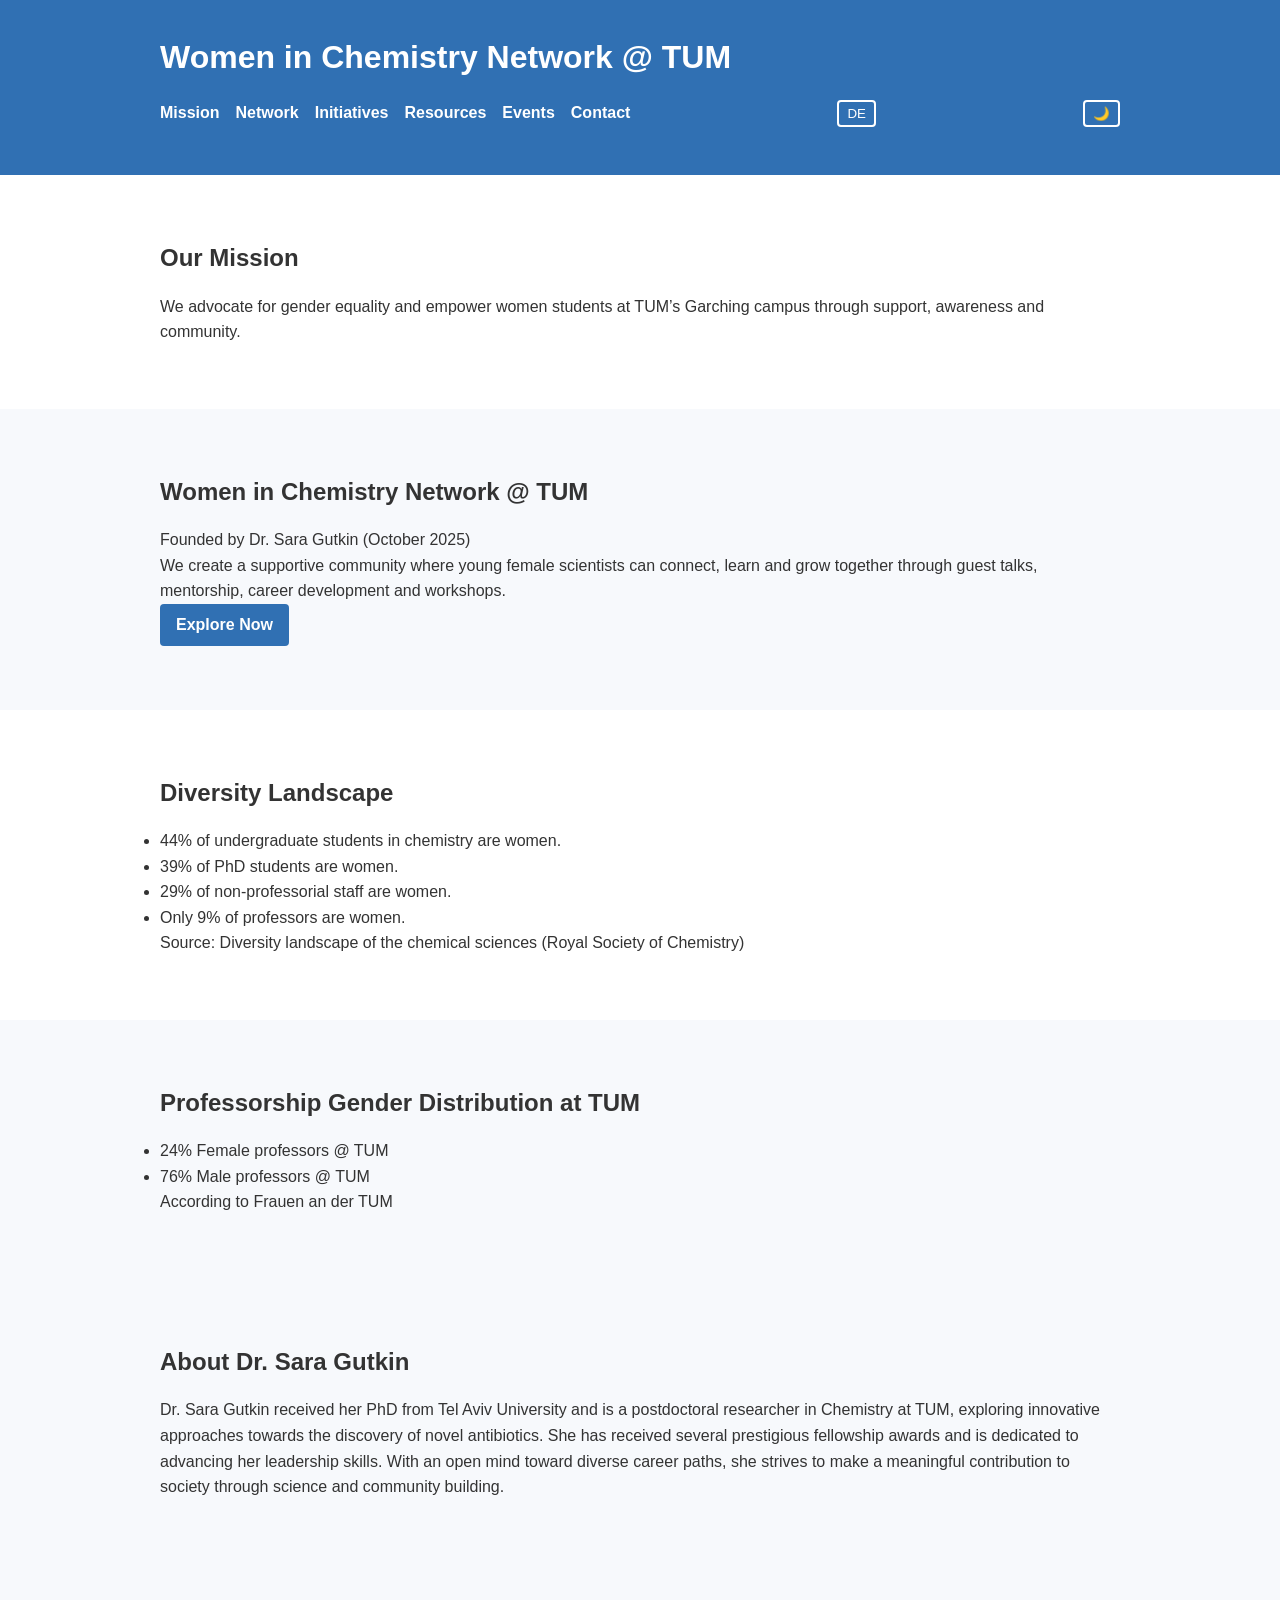
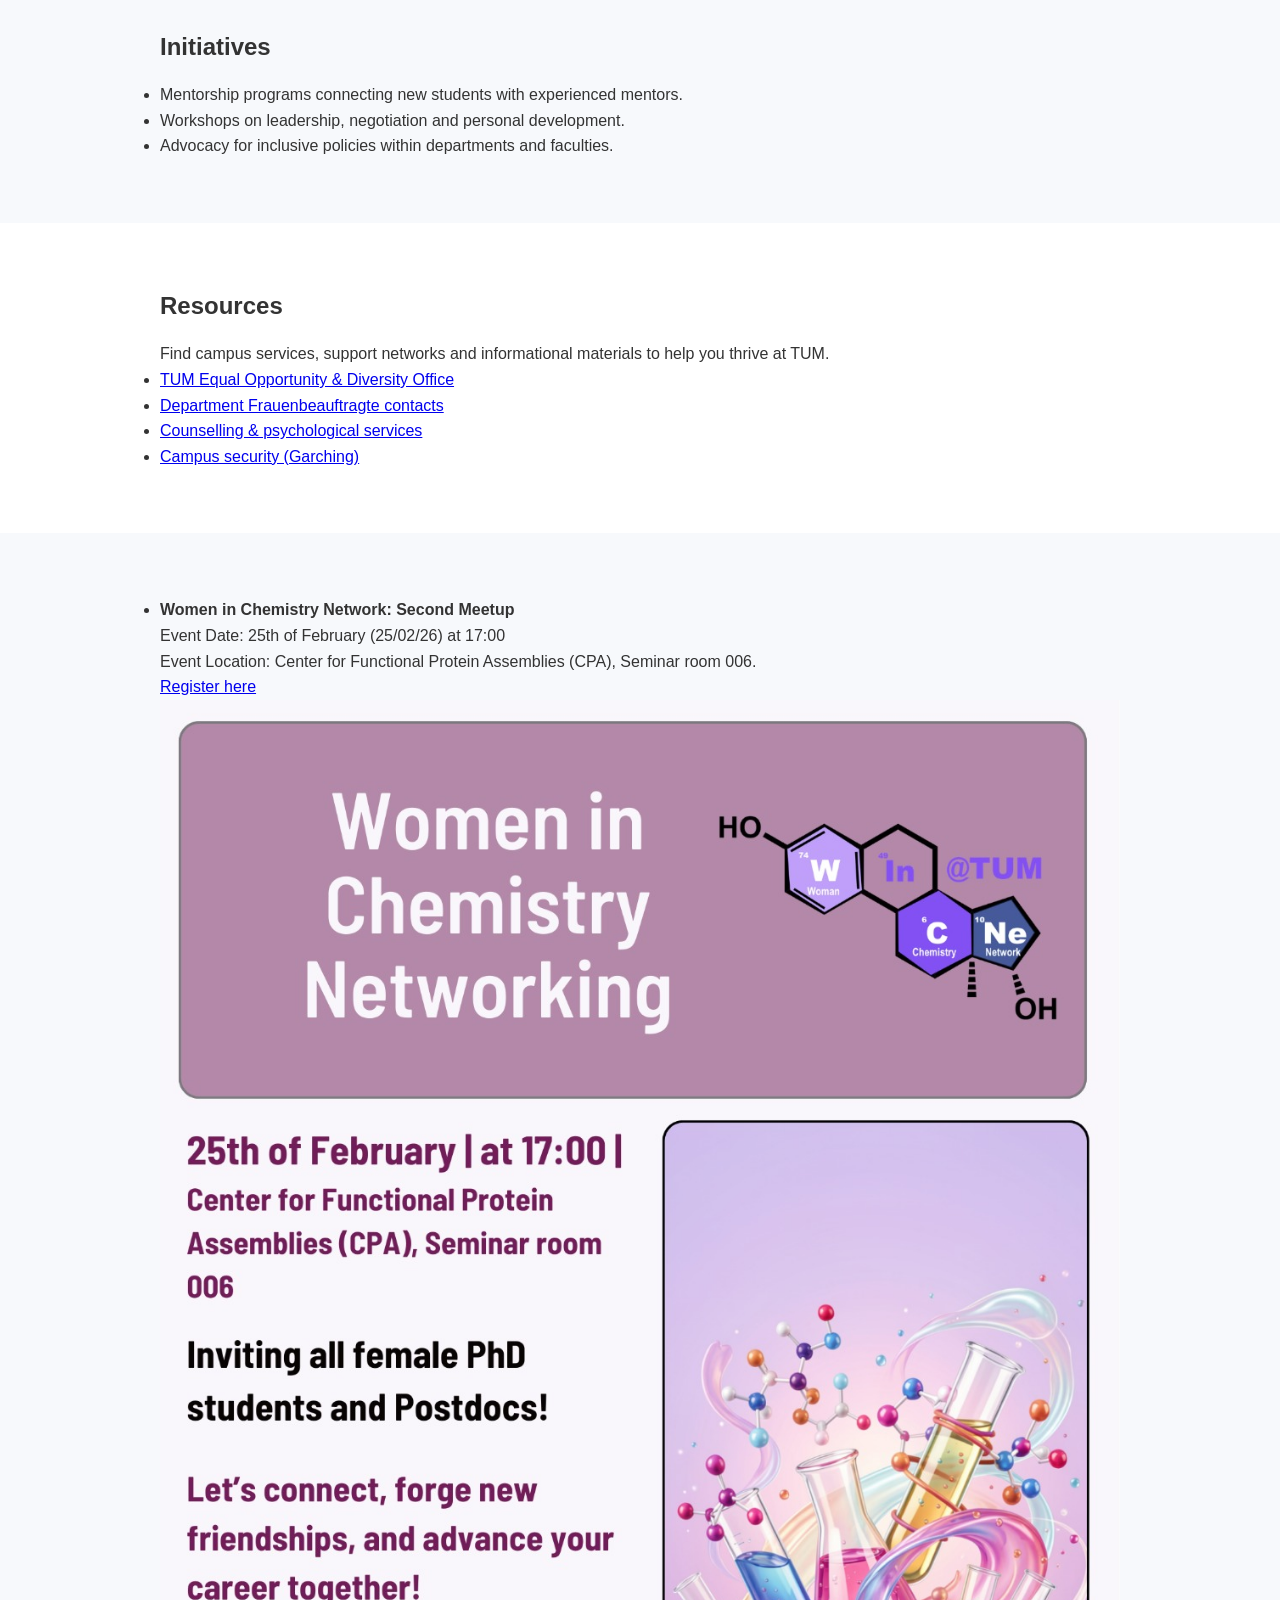
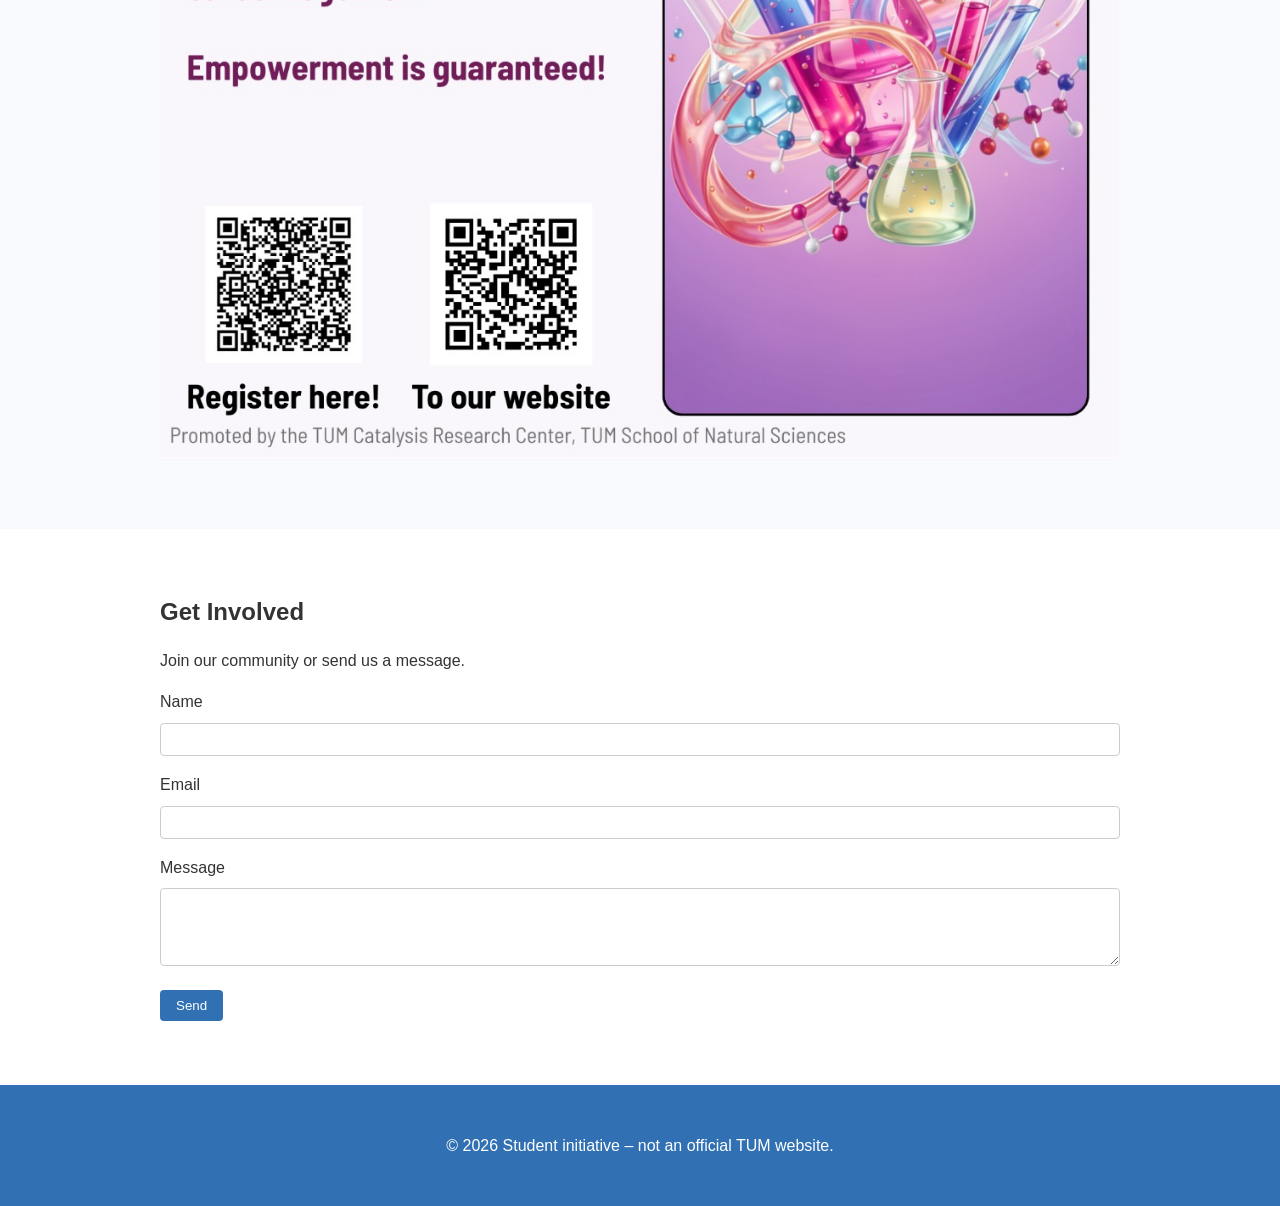
==== index.html @ 138acb7e "Update register link in upcoming events section to new Google Form for February 25 meetup" ====
<!DOCTYPE html>
<html lang="en">
<head>
  <meta charset="UTF-8" />
  <meta name="viewport" content="width=device-width, initial-scale=1.0" />
  <title>Women in Chemistry Network @ TUM</title>
  <link rel="stylesheet" href="styles.css" />
</head>
<body>
  <header>
    <div class="container">
      <h1 id="site-title">Women in Chemistry Network @ TUM</h1>
      <nav>
        <ul>
          <li><a href="#mission" data-i18n="nav-mission">Mission</a></li>
          <li><a href="#network" data-i18n="nav-network">Network</a></li>
          <li><a href="#initiatives" data-i18n="nav-initiatives">Initiatives</a></li>
          <li><a href="#resources" data-i18n="nav-resources">Resources</a></li>
          <li><a href="#events" data-i18n="nav-events">Events</a></li>
          <li><a href="#contact" data-i18n="nav-contact">Contact</a></li>
        </ul>
        <button id="lang-toggle" aria-label="language toggle">DE</button>
        <button id="theme-toggle" aria-label="theme toggle">🌙</button>
      </nav>
    </div>
  </header>

  <main>
    <section id="mission">
      <div class="container">
        <h2 data-i18n="mission-title">Our Mission</h2>
        <p data-i18n="mission-text">
          We advocate for gender equality and empower women students at TUM’s Garching campus through support, awareness and community.
        </p>
      </div>
    </section>

    <!-- Women in Chemistry Network Section -->
    <section id="network" class="alt">
      <div class="container">
        <h2 data-i18n="network-title">Women in Chemistry Network @ TUM</h2>
        <p data-i18n="network-lead">Founded by Dr. Sara Gutkin (October 2025)</p>
        <p data-i18n="network-description">
          We create a supportive community where young female scientists can connect, learn and grow together through guest talks, mentorship, career development and workshops.
        </p>
        <p><a href="#contact" class="btn" data-i18n="network-cta">Explore Now</a></p>
      </div>
    </section>

    <!-- Diversity statistics section -->
    <section id="stats">
      <div class="container">
        <h2 data-i18n="stats-title">Diversity Landscape</h2>
        <ul>
          <li data-i18n="stat-undergraduates">44% of undergraduate students in chemistry are women.</li>
          <li data-i18n="stat-phd">39% of PhD students are women.</li>
          <li data-i18n="stat-staff">29% of non‑professorial staff are women.</li>
          <li data-i18n="stat-professors">Only 9% of professors are women.</li>
        </ul>
        <p data-i18n="stats-note"><a href="https://edu.rsc.org/analysis/gender-inequality-problems-remain-in-higher-education/3008712.article" target="_blank">Source: Diversity landscape of the chemical sciences (Royal Society of Chemistry)</a></p>
      </div>
    </section>

    <!-- Professorship gender distribution section -->
    <section id="professors" class="alt">
      <div class="container">
        <h2 data-i18n="prof-title">Professorship Gender Distribution at TUM</h2>
        <ul>
          <li data-i18n="prof-female"><strong>24%</strong> Female professors @ TUM</li>
          <li data-i18n="prof-male"><strong>76%</strong> Male professors @ TUM</li>
        </ul>
        <p data-i18n="prof-note">According to Frauen an der TUM</p>
      </div>
    </section>


    <!-- About the founder section -->
    <section id="about" class="alt">
      <div class="container">
        <h2 data-i18n="about-title">About Dr. Sara Gutkin</h2>
        <p data-i18n="about-text">
          Dr. Sara Gutkin received her PhD from Tel Aviv University and is a postdoctoral researcher in Chemistry at TUM, exploring innovative approaches towards the discovery of novel antibiotics. She has received several prestigious fellowship awards and is dedicated to advancing her leadership skills. With an open mind toward diverse career paths, she strives to make a meaningful contribution to society through science and community building.
        </p>
      </div>
    </section>

    <section id="initiatives" class="alt">
      <div class="container">
        <h2 data-i18n="initiatives-title">Initiatives</h2>
        <ul>
          <li data-i18n="initiative-1">Mentorship programs connecting new students with experienced mentors.</li>
          <li data-i18n="initiative-2">Workshops on leadership, negotiation and personal development.</li>
          <li data-i18n="initiative-3">Advocacy for inclusive policies within departments and faculties.</li>
        </ul>
      </div>
    </section>

    <section id="resources">
      <div class="container">
        <h2 data-i18n="resources-title">Resources</h2>
        <p data-i18n="resources-text">
          Find campus services, support networks and informational materials to help you thrive at TUM.
        </p>
        <ul>
          <li><a href="https://www.tum.de" target="_blank" data-i18n="resource-equal-opportunity">TUM Equal Opportunity & Diversity Office</a></li>
          <li><a href="https://www.ph.tum.de" target="_blank" data-i18n="resource-frauenbeauftragte">Department Frauenbeauftragte contacts</a></li>
          <li><a href="https://www.studentenwerk-muenchen.de" target="_blank" data-i18n="resource-counselling">Counselling & psychological services</a></li>
          <li><a href="https://www.tum.de/security" target="_blank" data-i18n="resource-security">Campus security (Garching)</a></li>
        </ul>
      </div>
    </section>

    <section id="events" class="alt">
      <div class="container">
      <ul>
        <li>
          <strong data-i18n="event-meetup-title">Women in Chemistry Network: Second Meetup</strong><br>
          <span data-i18n="event-meetup-date">Event Date: 25th of February (25/02/26) at 17:00</span><br>
          <span data-i18n="event-meetup-location">Event Location: Center for Functional Protein Assemblies (CPA), Seminar room 006.</span><br>
          <!-- Updated form link for new registration form -->
          <a href="https://docs.google.com/forms/d/e/1FAIpQLSdT4RS7O_3T1hXZ2koEHGen9QnlbZm_PPv3bDQqYDJwnZF31w/viewform?usp=publish-editor" target="_blank" data-i18n="event-meetup-register">Register here</a><br>
          <img src="WhatsApp%20Image%202026-02-16%20at%2014.59.32.jpeg" alt="Women in Chemistry Networking Poster" style="max-width:100%; height:auto;">
        </li>
      </ul>
        
      </div>
    </section>

    <section id="contact">
      <div class="container">
        <h2 data-i18n="contact-title">Get Involved</h2>
        <p data-i18n="contact-text">Join our community or send us a message.</p>
        <form id="contact-form" action="https://formsubmit.co/sara.gutkin@tum.de" method="POST">
          <!-- Hidden inputs for Formsubmit configuration -->
          <input type="hidden" name="_subject" value="New message from Women in Chemistry Network website">
          <!-- Disable Formsubmit's captcha to avoid user friction -->
          <input type="hidden" name="_captcha" value="false">

          <div class="form-group">
            <label for="name" data-i18n="form-name">Name</label>
            <input type="text" id="name" name="name" required />
          </div>
          <div class="form-group">
            <label for="email" data-i18n="form-email">Email</label>
            <input type="email" id="email" name="email" required />
          </div>
          <div class="form-group">
            <label for="message" data-i18n="form-message">Message</label>
            <textarea id="message" name="message" rows="4" required></textarea>
          </div>
          <button type="submit" data-i18n="form-submit">Send</button>
        </form>
        <p id="form-result" role="alert"></p>
      </div>
    </section>
  </main>

  <footer>
    <div class="container">
      <p data-i18n="footer">© <span id="current-year"></span> Student initiative – not an official TUM website.</p>
    </div>
  </footer>

  <script src="script.js"></script>
</body>
</html>
---- styles.css ----
/* Basic reset */
* {
  box-sizing: border-box;
  margin: 0;
  padding: 0;
}
body {
  font-family: Arial, sans-serif;
  line-height: 1.6;
  color: var(--text-color);
  background-color: var(--bg-color);
}
:root {
  --primary: #3070b3;
  --bg-color: #ffffff;
  --text-color: #333333;
  --alt-bg: #f7f9fc;
  --nav-height: 60px;
}
.dark {
  --bg-color: #0d1b2a;
  --text-color: #e0e1dd;
  --alt-bg: #1b263b;
}

header {
  background-color: var(--primary);
  color: #ffffff;
}
header nav {
  display: flex;
  justify-content: space-between;
  align-items: center;
  height: var(--nav-height);
}
header nav ul {
  list-style: none;
  display: flex;
  gap: 1rem;
}
header nav a {
  color: #ffffff;
  text-decoration: none;
  font-weight: bold;
}
header nav a:hover {
  text-decoration: underline;
}
header button {
  margin-left: 0.5rem;
  background: transparent;
  border: 2px solid #ffffff;
  color: #ffffff;
  padding: 0.25rem 0.5rem;
  border-radius: 4px;
  cursor: pointer;
}

.container {
  width: 90%;
  max-width: 960px;
  margin: 0 auto;
  padding: 2rem 0;
}

section {
  padding: 2rem 0;
  background-color: var(--bg-color);
}
section.alt {
  background-color: var(--alt-bg);
}

h1 {
  font-size: 2rem;
}
h2 {
  font-size: 1.5rem;
  margin-bottom: 1rem;
}

form {
  margin-top: 1rem;
}
.form-group {
  margin-bottom: 1rem;
}
label {
  display: block;
  margin-bottom: 0.5rem;
}
input,
textarea {
  width: 100%;
  padding: 0.5rem;
  border: 1px solid #ccc;
  border-radius: 4px;
}
button[type="submit"] {
  background-color: var(--primary);
  color: #ffffff;
  border: none;
  padding: 0.5rem 1rem;
  border-radius: 4px;
  cursor: pointer;
}
button[type="submit"]:hover {
  opacity: 0.9;
}

/* Link-styled button for call to action */
.btn {
  display: inline-block;
  background-color: var(--primary);
  color: #ffffff;
  padding: 0.5rem 1rem;
  border-radius: 4px;
  text-decoration: none;
  font-weight: bold;
}
.btn:hover {
  opacity: 0.9;
}

/* Responsive navigation on small screens */
@media (max-width: 600px) {
  header nav {
    flex-wrap: wrap;
    gap: 1rem;
    justify-content: center;
  }
  header nav ul {
    flex-direction: column;
    align-items: center;
    width: 100%;
  }
  header nav ul li {
    margin: 0.5rem 0;
  }
}

footer {
  background-color: var(--primary);
  color: #ffffff;
  text-align: center;
  padding: 1rem 0;
}
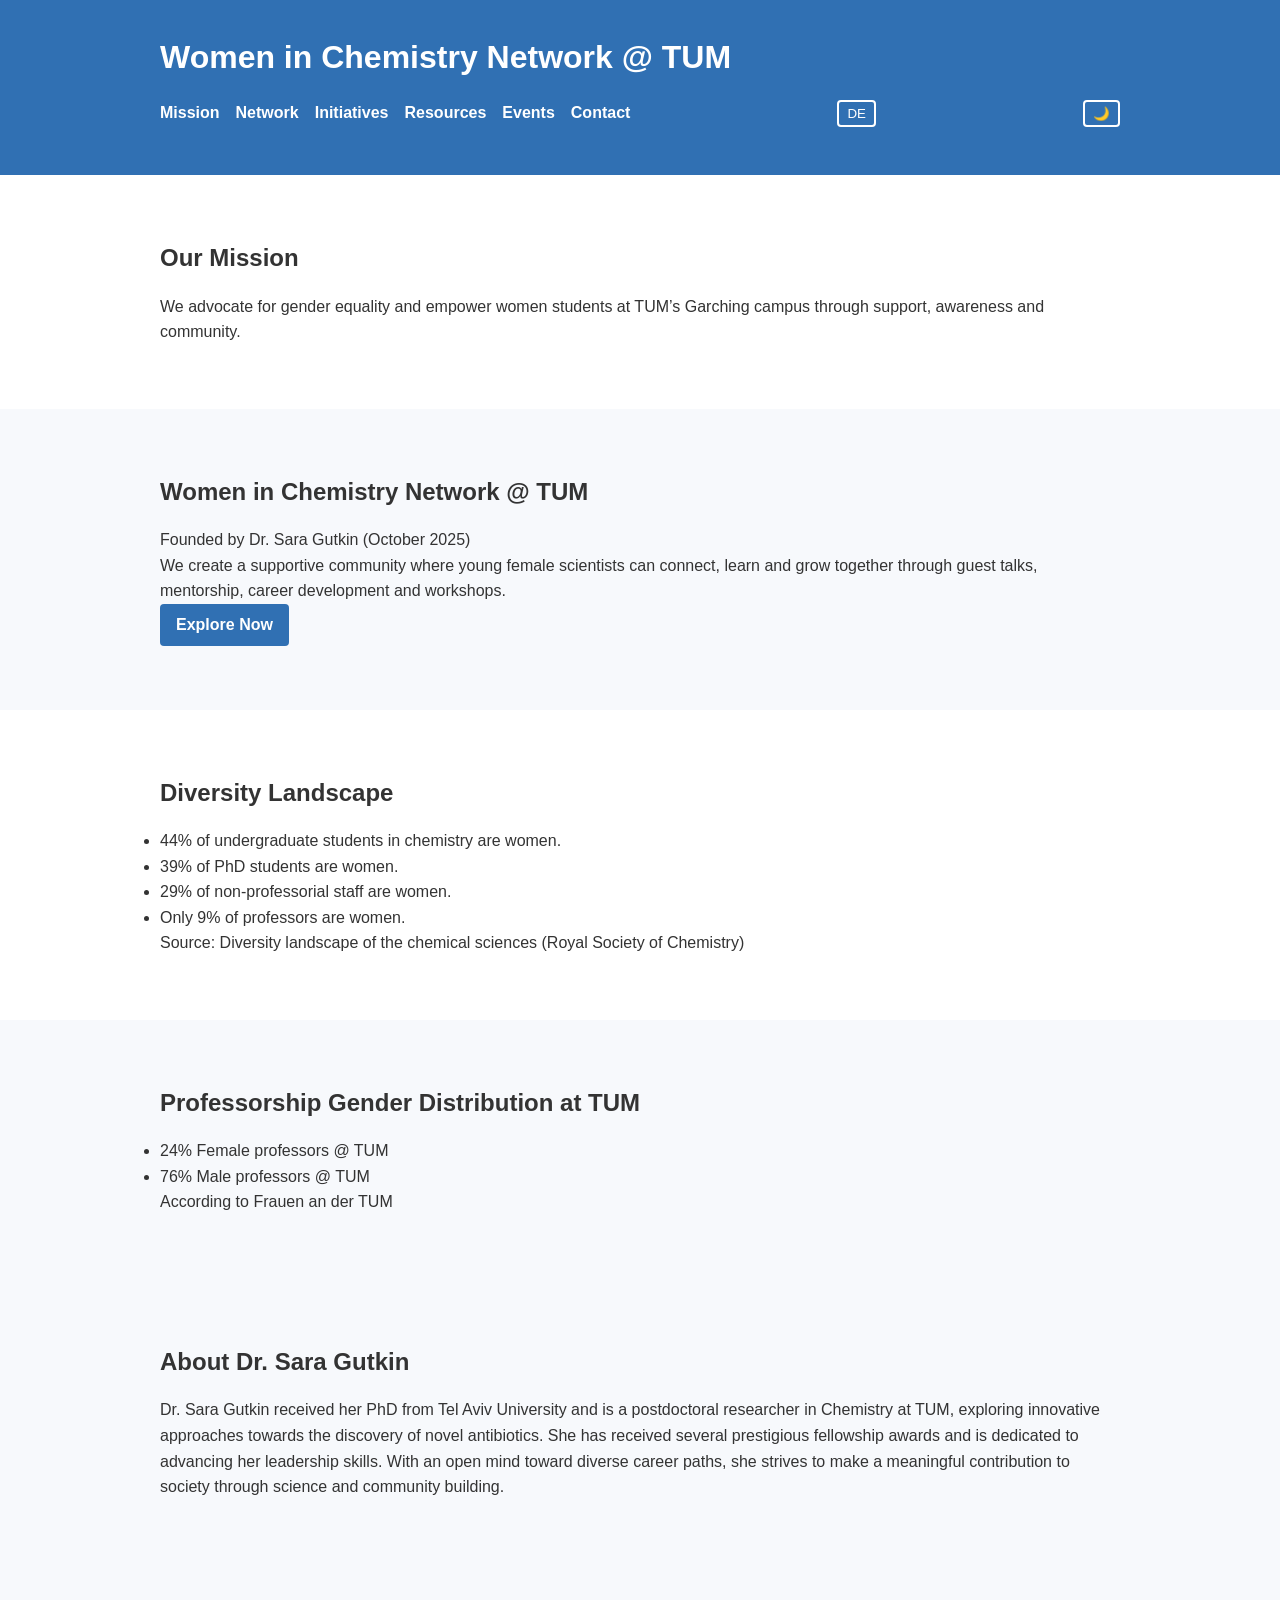
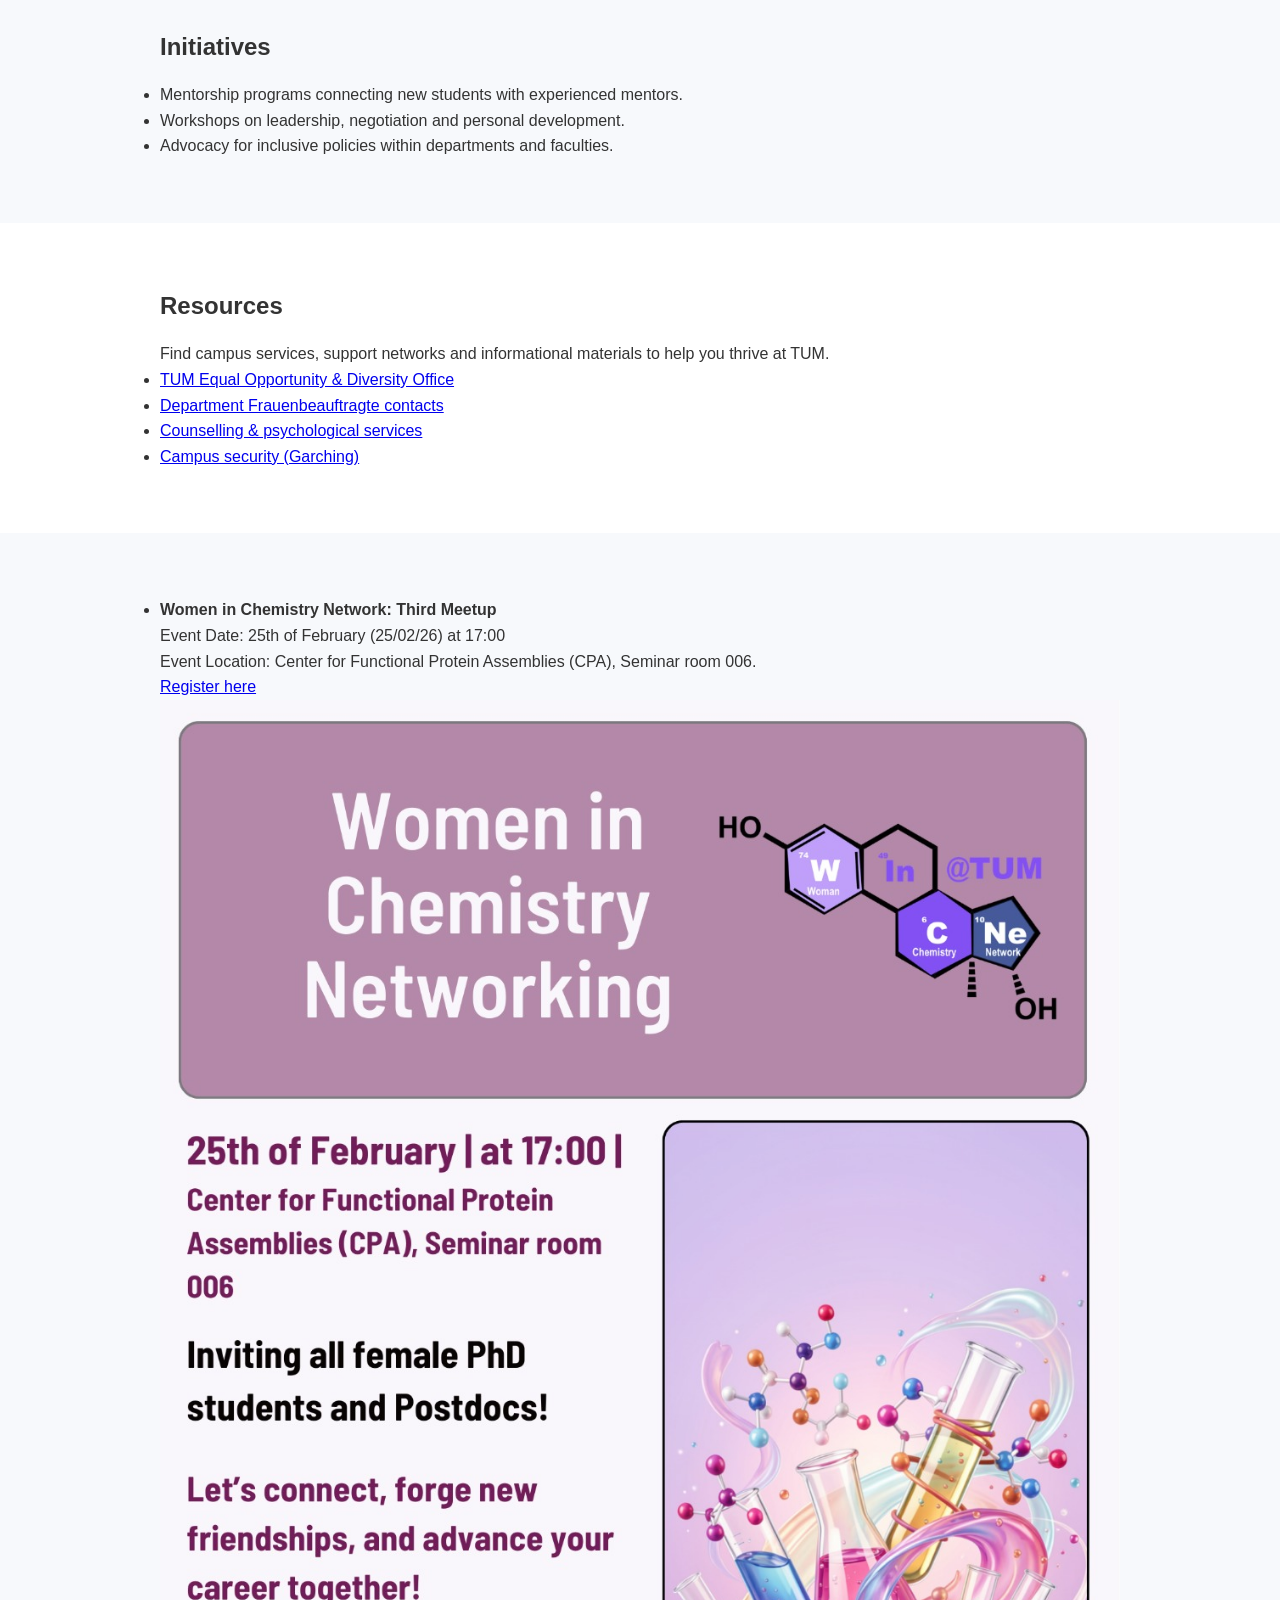
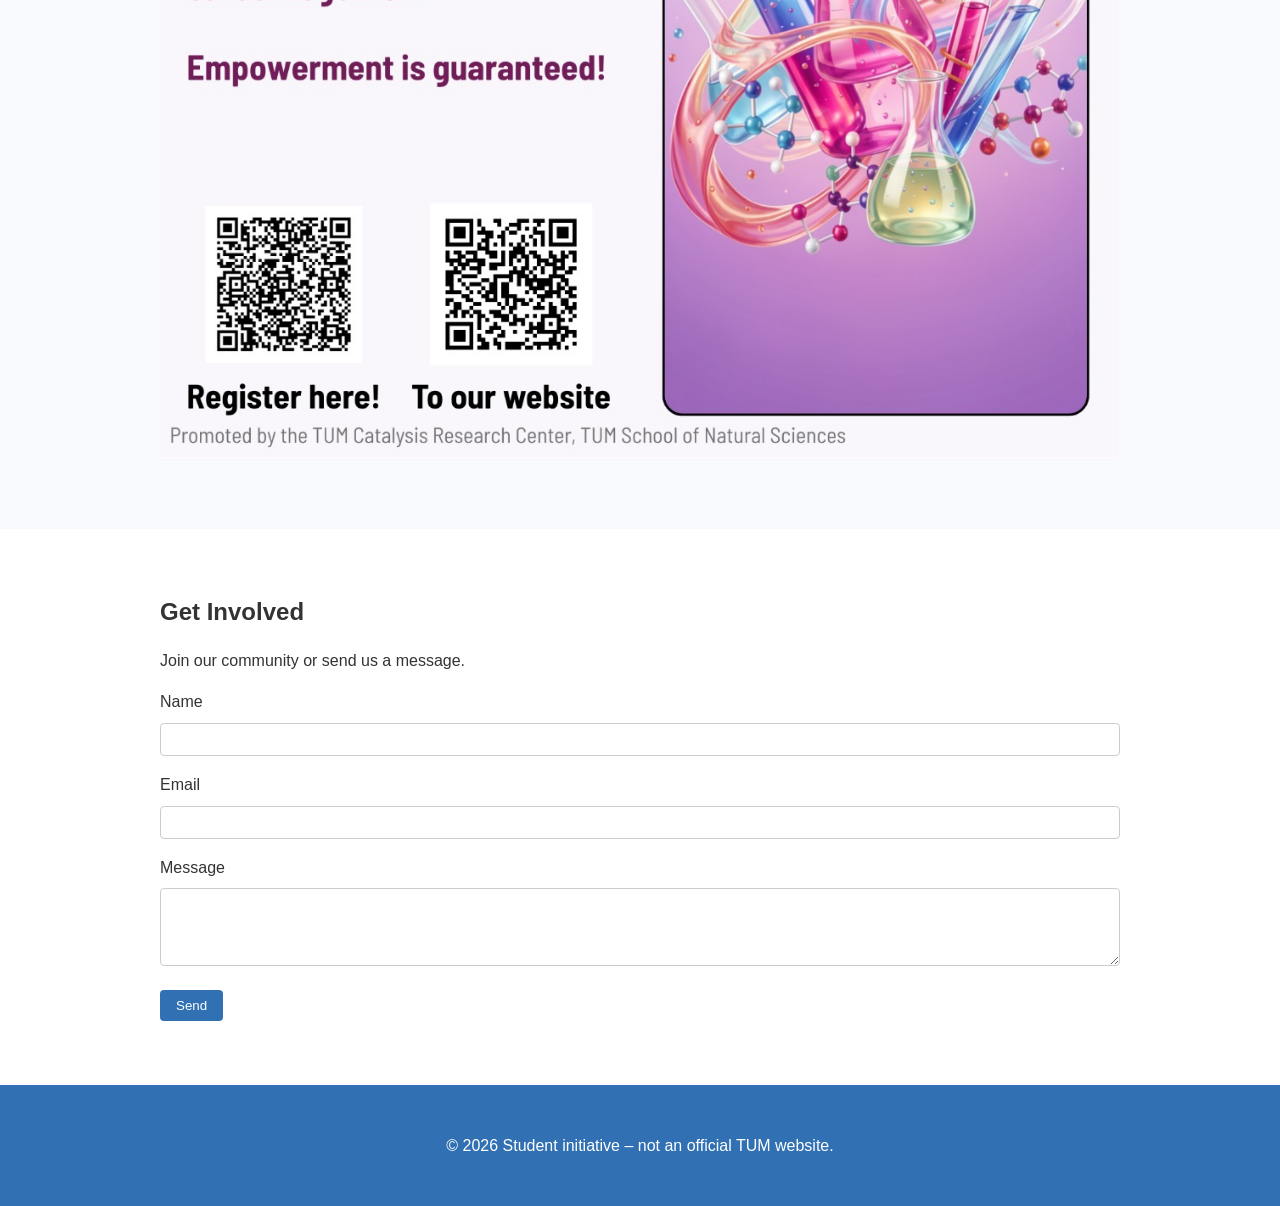
==== commit 78ba26b2: "Update event title to Third Meetup" ====
--- a/index.html
+++ b/index.html
@@ -114,7 +114,7 @@
       <div class="container">
       <ul>
         <li>
-          <strong data-i18n="event-meetup-title">Women in Chemistry Network: Second Meetup</strong><br>
+          <strong data-i18n="event-meetup-title">Women in Chemistry Network: Third Meetup</strong><br>
           <span data-i18n="event-meetup-date">Event Date: 25th of February (25/02/26) at 17:00</span><br>
           <span data-i18n="event-meetup-location">Event Location: Center for Functional Protein Assemblies (CPA), Seminar room 006.</span><br>
           <!-- Updated form link for new registration form -->
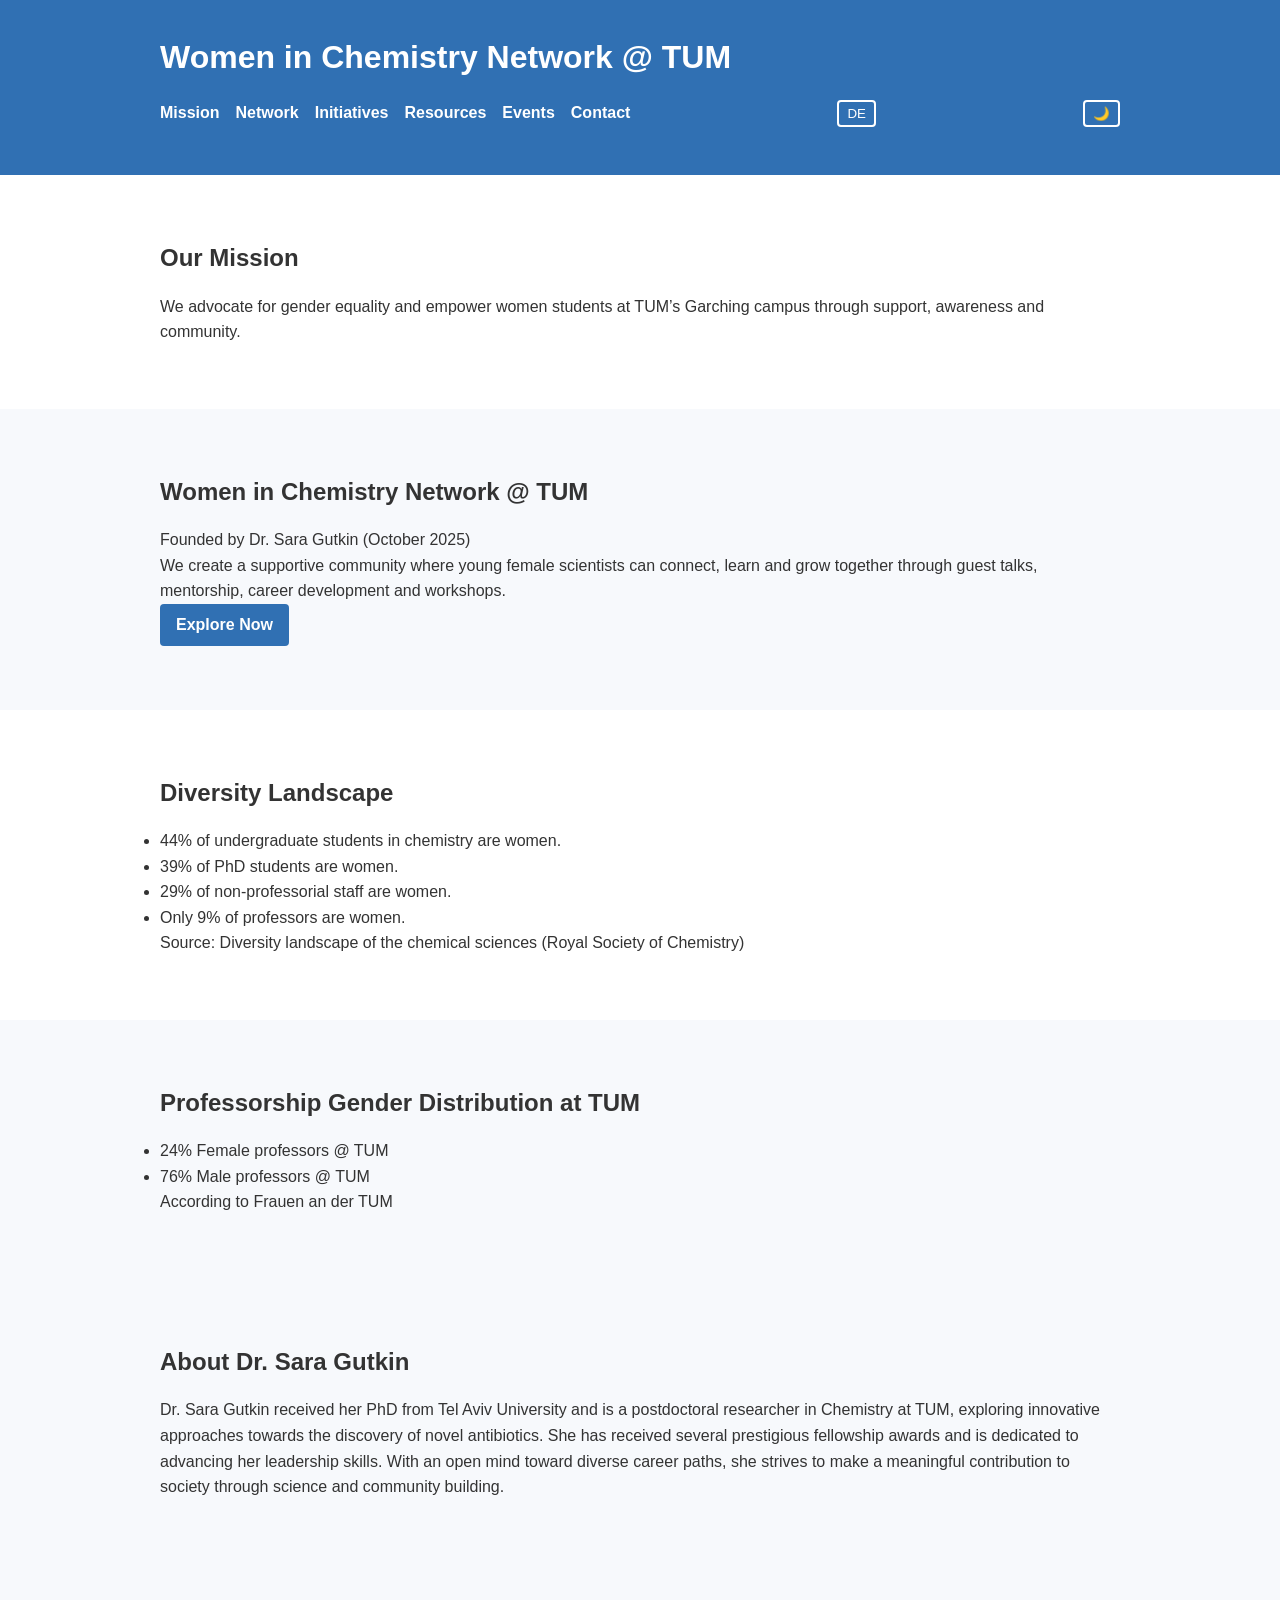
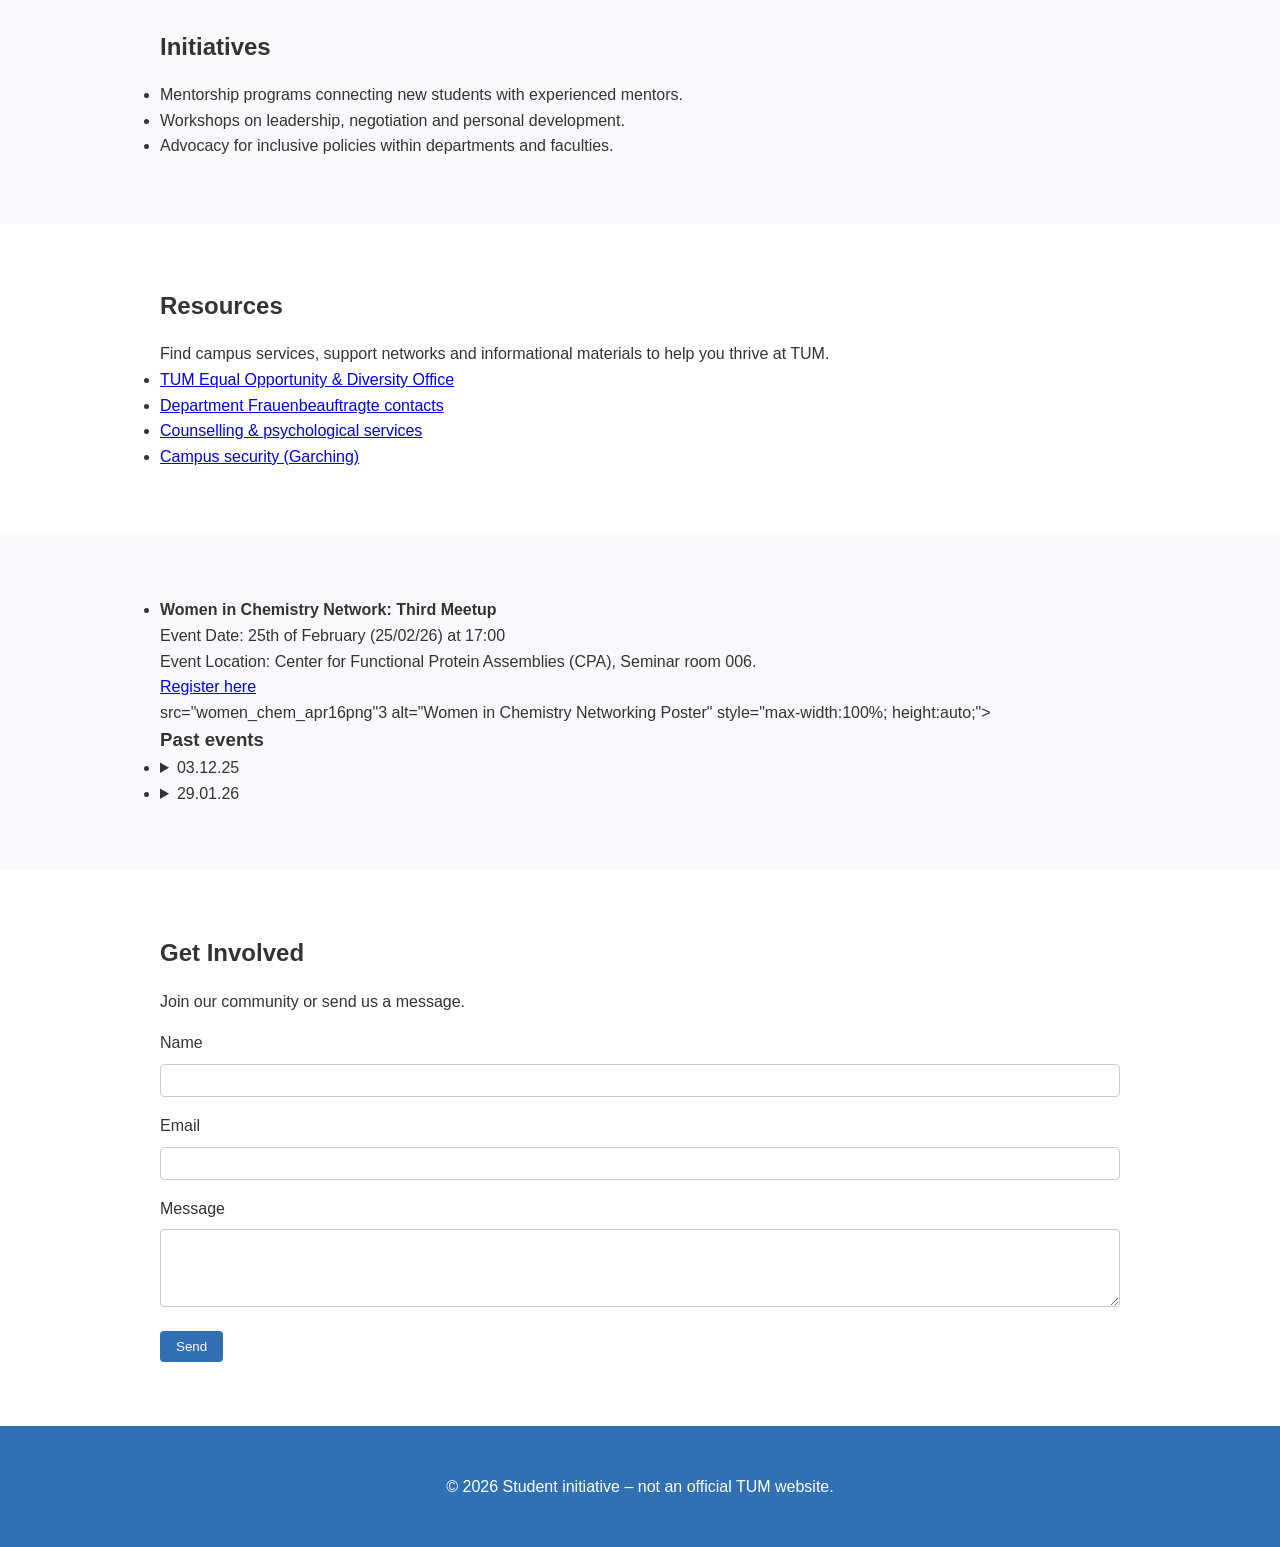
==== commit d6efa1bc: "Update index.html to use April 16 event poster" ====
--- a/index.html
+++ b/index.html
@@ -119,10 +119,27 @@
           <span data-i18n="event-meetup-location">Event Location: Center for Functional Protein Assemblies (CPA), Seminar room 006.</span><br>
           <!-- Updated form link for new registration form -->
           <a href="https://docs.google.com/forms/d/e/1FAIpQLSdT4RS7O_3T1hXZ2koEHGen9QnlbZm_PPv3bDQqYDJwnZF31w/viewform?usp=publish-editor" target="_blank" data-i18n="event-meetup-register">Register here</a><br>
-          <img src="WhatsApp%20Image%202026-02-16%20at%2014.59.32.jpeg" alt="Women in Chemistry Networking Poster" style="max-width:100%; height:auto;">
+        src="women_chem_apr16png"3 alt="Women in Chemistry Networking Poster" style="max-width:100%; height:auto;">
         </li>
       </ul>
-        
+      <!-- Past events subsection -->
+      <h3 data-i18n="past-events-title">Past events</h3>
+      <ul>
+        <li>
+          <details>
+            <summary>03.12.25</summary>
+            <!-- Only the date is shown in the summary; clicking reveals the poster for the December 2025 event -->
+            <img src="b9b19801-95c3-44a3-bdf6-872bee7876c5.jpg" alt="Women in Chemistry Network December 2025 Poster" style="max-width:100%; height:auto;" />
+          </details>
+        </li>
+        <li>
+          <details>
+            <summary>29.01.26</summary>
+            <!-- Only the date is shown in the summary; clicking reveals the poster for the January 2026 event -->
+            <img src="women_chem_jan29.png" alt="Women in Chemistry Network January 2026 Poster" style="max-width:100%; height:auto;" />
+          </details>
+        </li>
+      </ul>
       </div>
     </section>
 
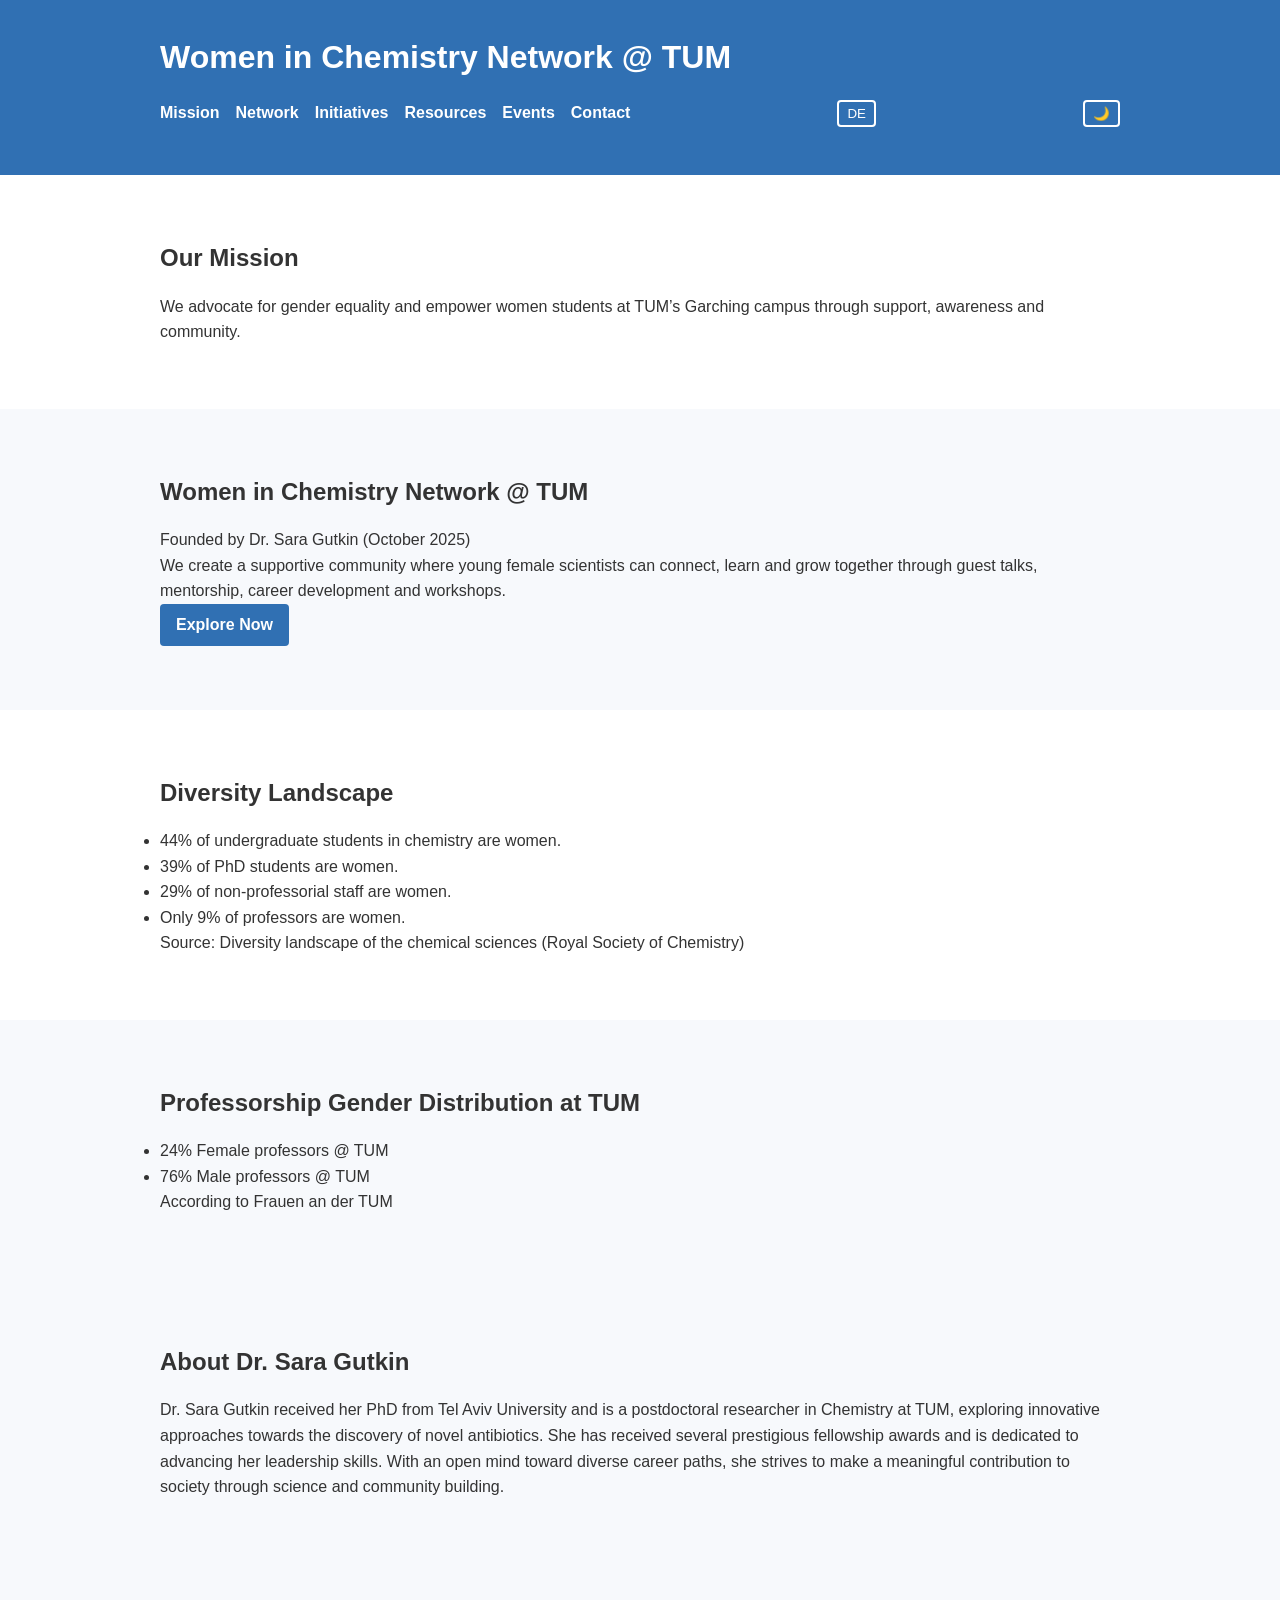
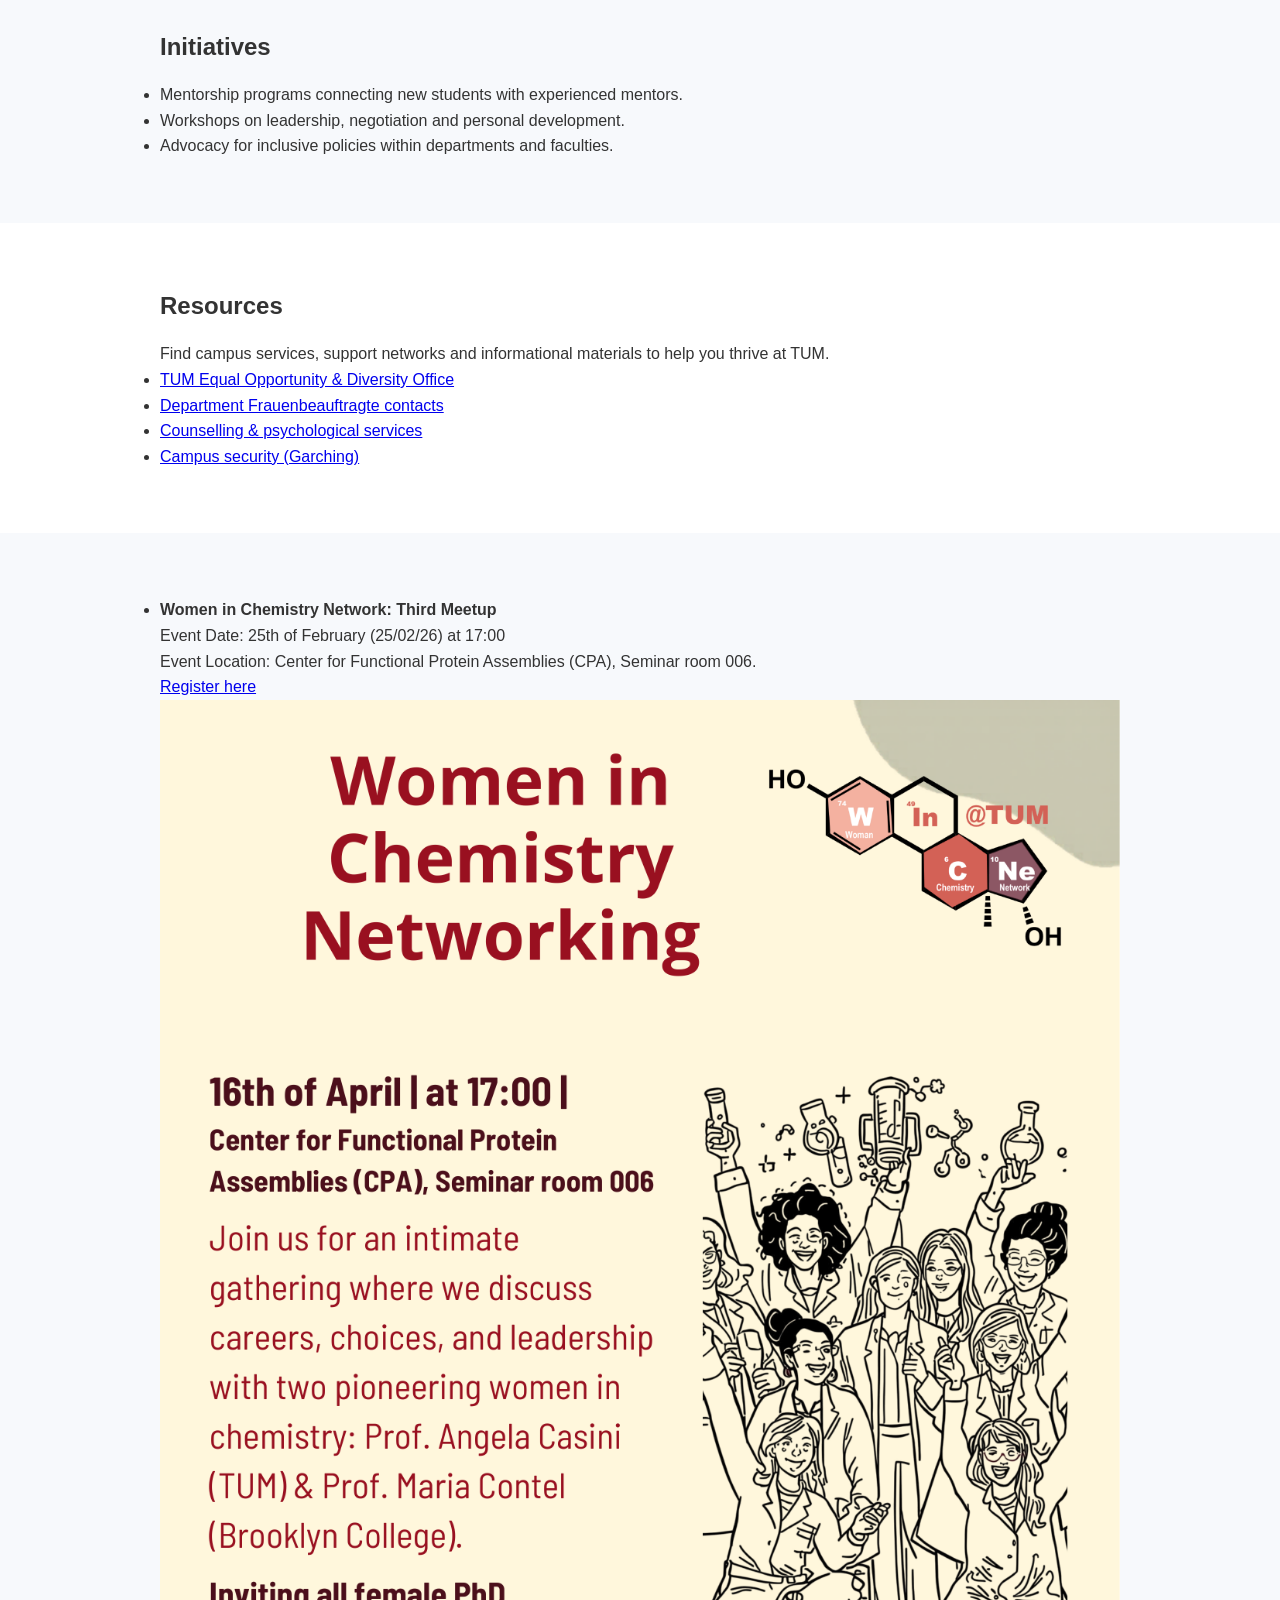
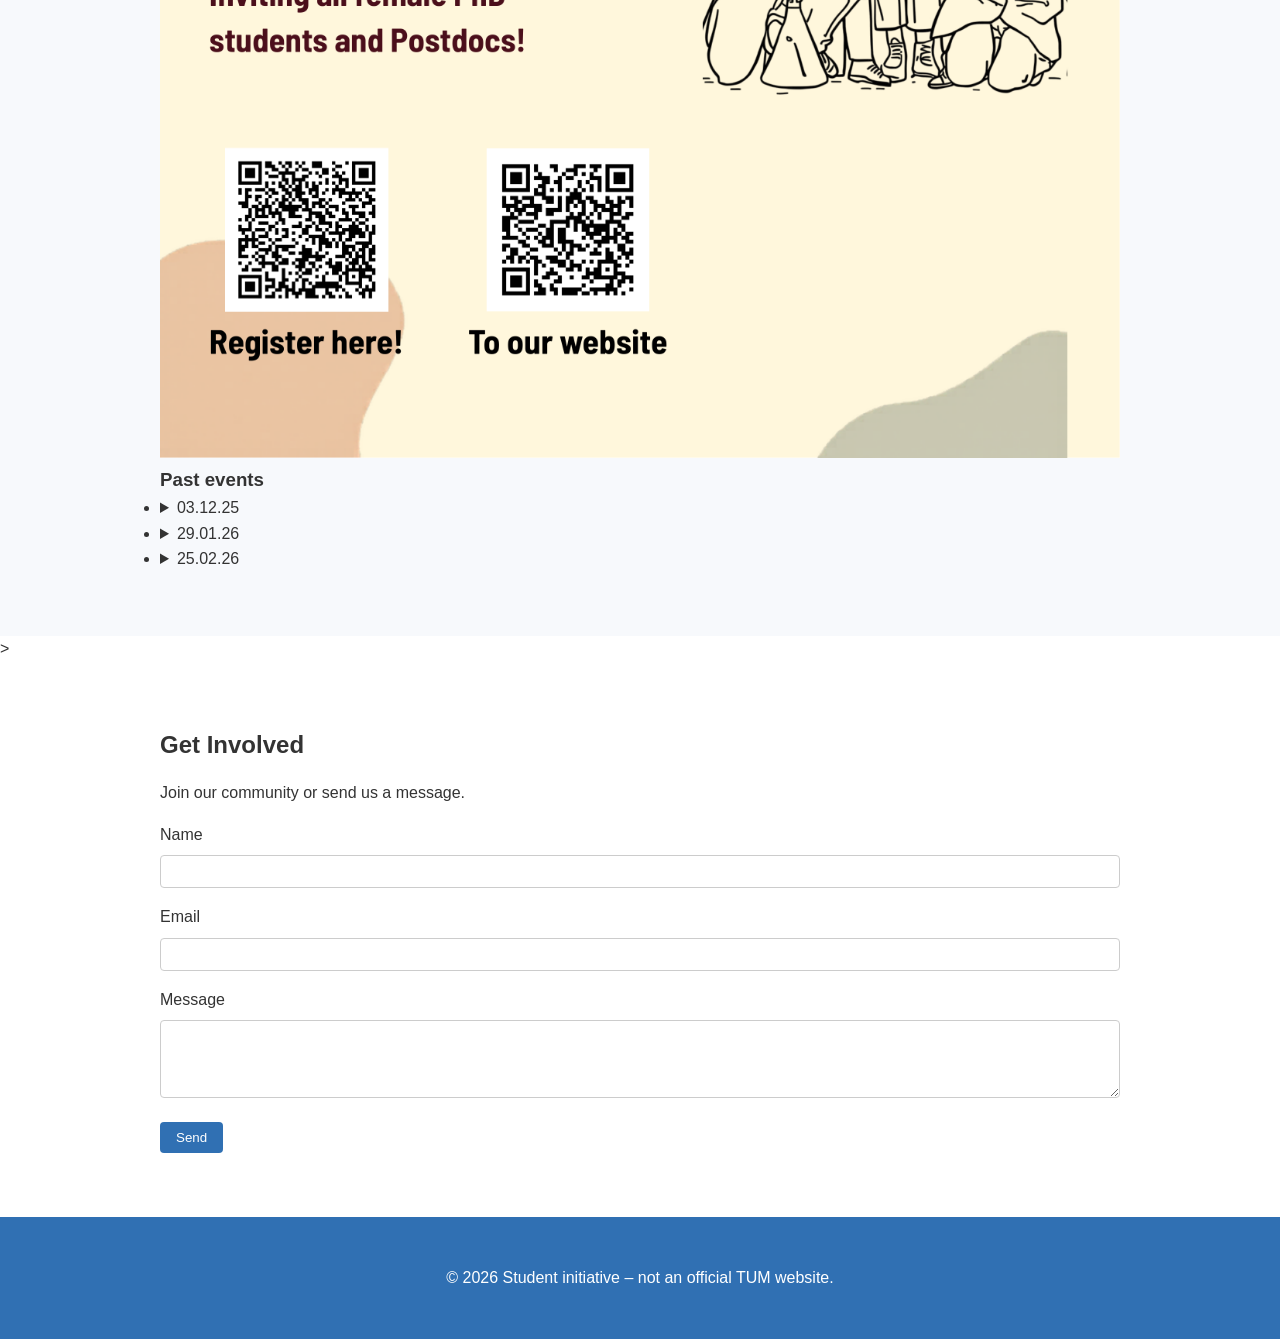
==== commit 96f92a4c: "Fix April event poster img tag and add Feb 25 past event" ====
--- a/index.html
+++ b/index.html
@@ -119,7 +119,7 @@
           <span data-i18n="event-meetup-location">Event Location: Center for Functional Protein Assemblies (CPA), Seminar room 006.</span><br>
           <!-- Updated form link for new registration form -->
           <a href="https://docs.google.com/forms/d/e/1FAIpQLSdT4RS7O_3T1hXZ2koEHGen9QnlbZm_PPv3bDQqYDJwnZF31w/viewform?usp=publish-editor" target="_blank" data-i18n="event-meetup-register">Register here</a><br>
-        src="women_chem_apr16png"3 alt="Women in Chemistry Networking Poster" style="max-width:100%; height:auto;">
+     <img src="women_chem_apr16.png" alt="Women in Chemistry Networking Poster" style="max-width:100%; height:auto;">
         </li>
       </ul>
       <!-- Past events subsection -->
@@ -139,9 +139,18 @@
             <img src="women_chem_jan29.png" alt="Women in Chemistry Network January 2026 Poster" style="max-width:100%; height:auto;" />
           </details>
         </li>
+          <li>
+            <details>
+                <summary>25.02.26</summary>
+                <!-- Only the date is shown in the summary; clicking reveals the poster for the February 2026 event -->
+                <img src="women_chem_feb25.jpeg" alt="Women in Chemistry Network February 2026 Poster" style="max-width:100%; height:auto;">
+            </details>
+        </li>
+
       </ul>
       </div>
-    </section>
+   </section>
+>
 
     <section id="contact">
       <div class="container">
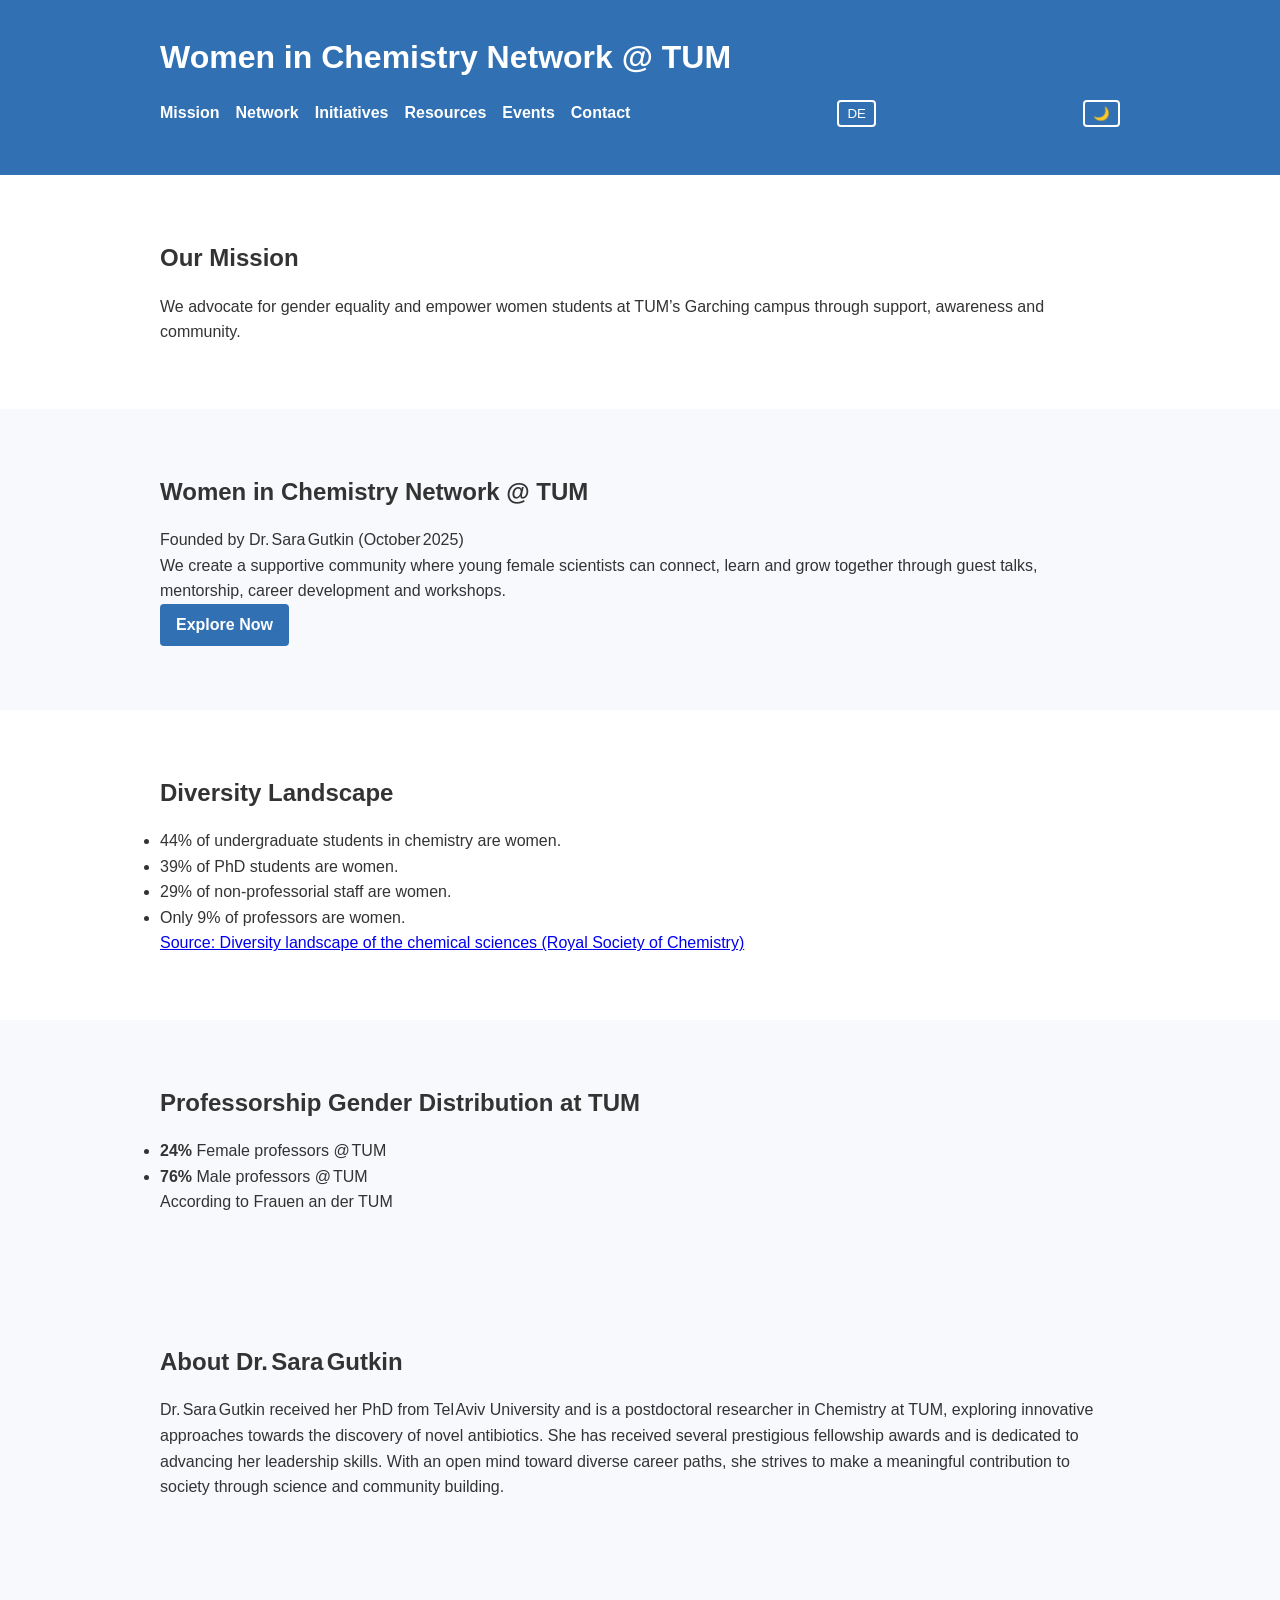
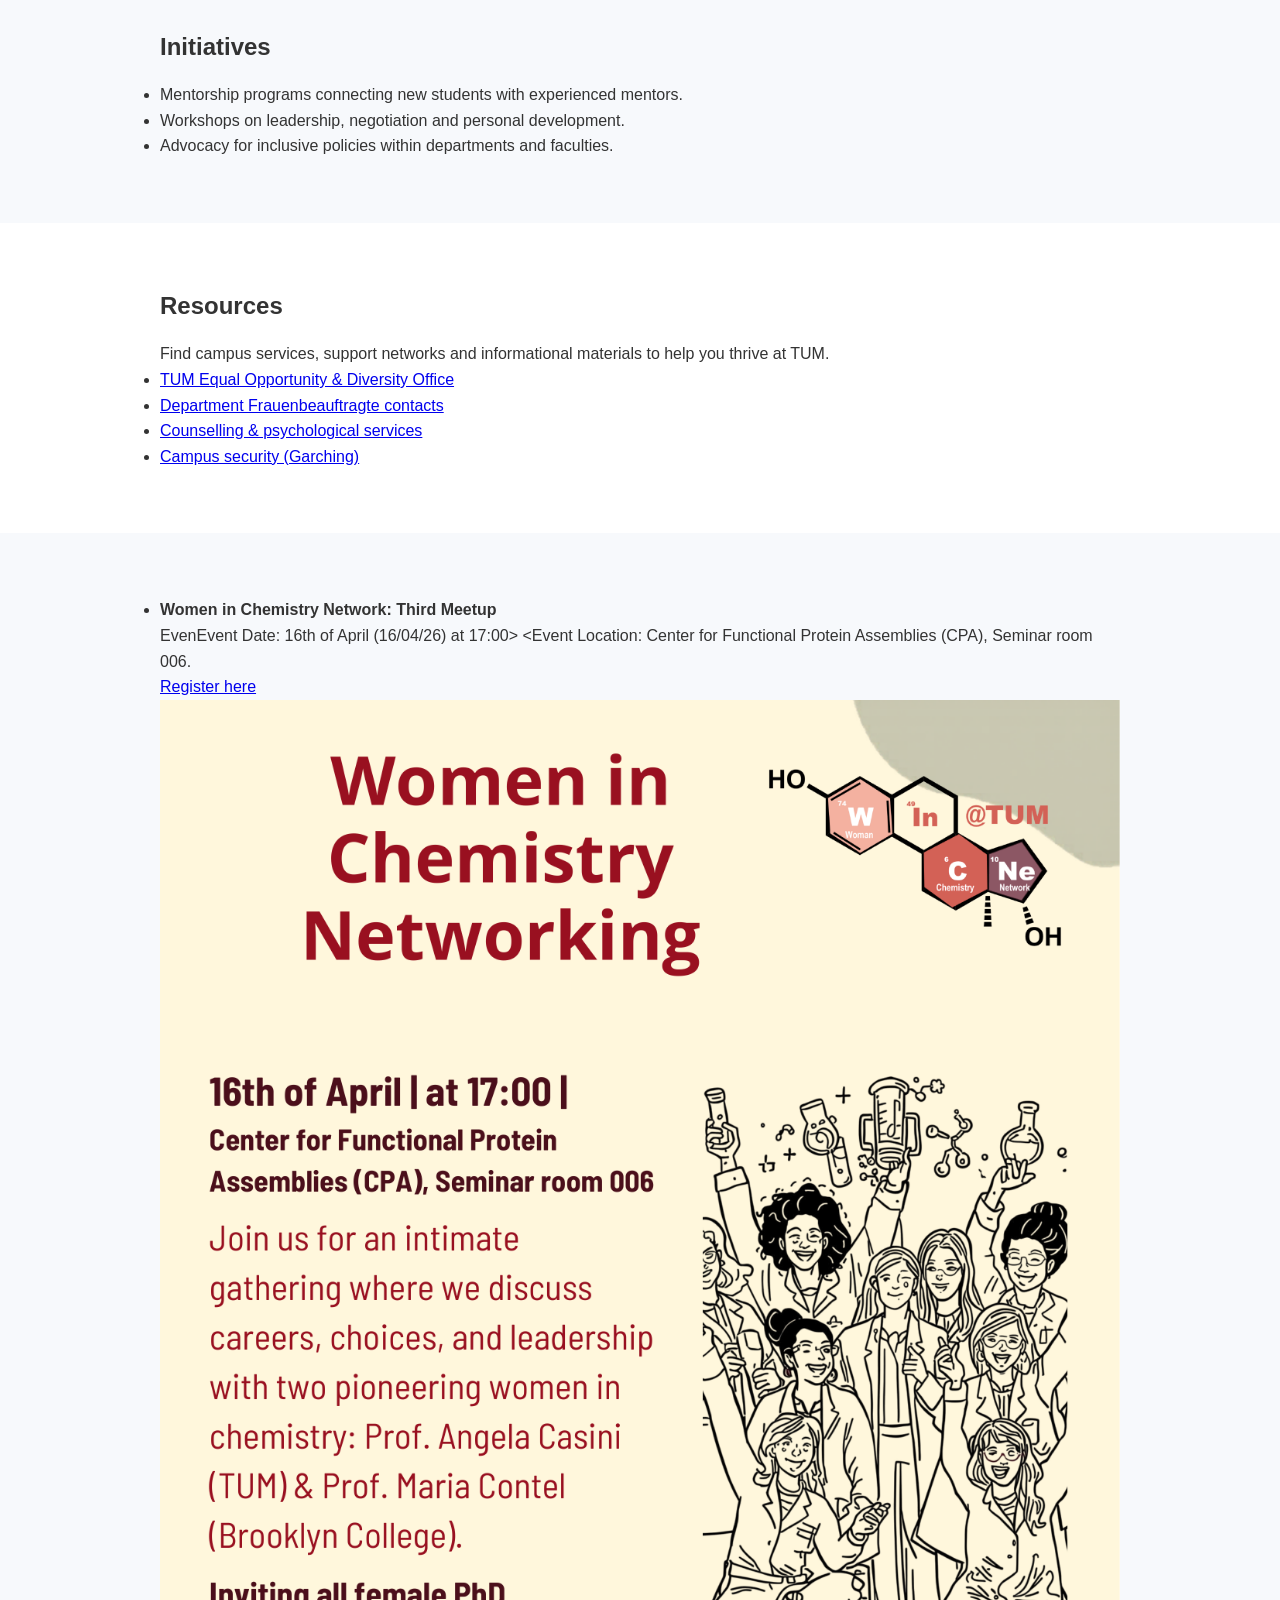
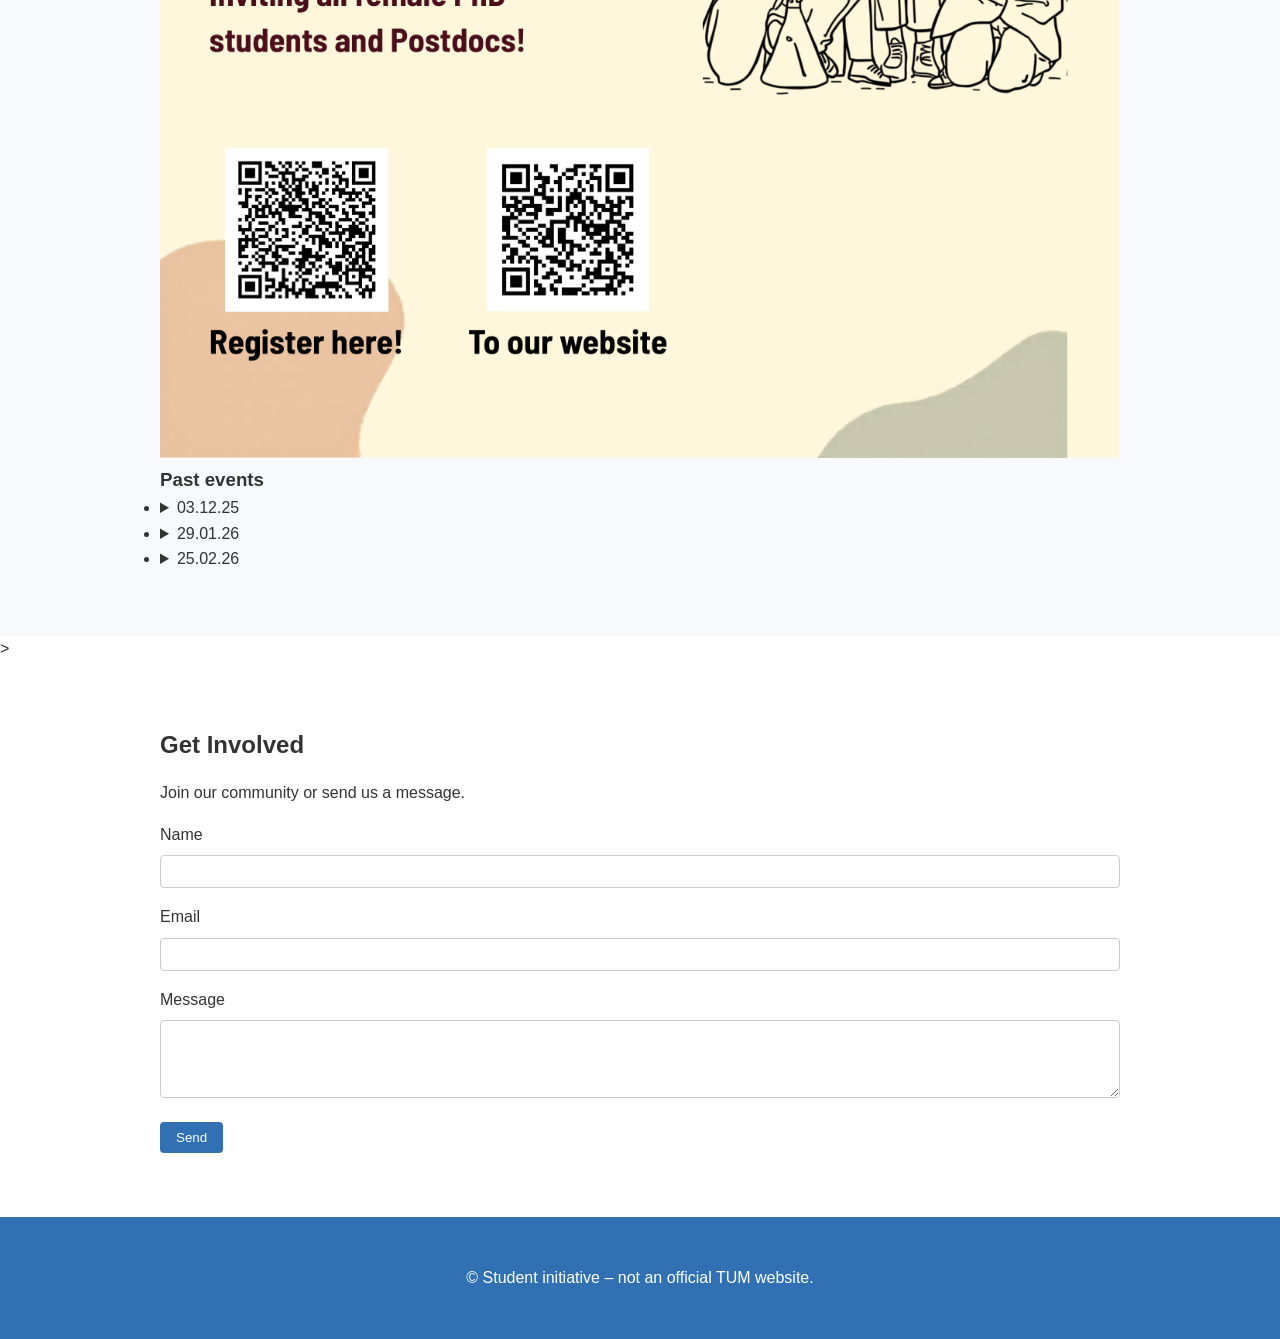
==== commit 4df5c059: "Update event date and location in index.html to April 16" ====
--- a/index.html
+++ b/index.html
@@ -115,8 +115,9 @@
       <ul>
         <li>
           <strong data-i18n="event-meetup-title">Women in Chemistry Network: Third Meetup</strong><br>
-          <span data-i18n="event-meetup-date">Event Date: 25th of February (25/02/26) at 17:00</span><br>
-          <span data-i18n="event-meetup-location">Event Location: Center for Functional Protein Assemblies (CPA), Seminar room 006.</span><br>
+          <span data-i18n="event-meetup-date">EvenEvent Date: 16th of April (16/04/26) at 17:00>
+            <<span data-i18n="event-meetup-location">Event Location: Center for Functional Protein Assemblies (CPA), Seminar room 006.</span><br>
+          
           <!-- Updated form link for new registration form -->
           <a href="https://docs.google.com/forms/d/e/1FAIpQLSdT4RS7O_3T1hXZ2koEHGen9QnlbZm_PPv3bDQqYDJwnZF31w/viewform?usp=publish-editor" target="_blank" data-i18n="event-meetup-register">Register here</a><br>
      <img src="women_chem_apr16.png" alt="Women in Chemistry Networking Poster" style="max-width:100%; height:auto;">
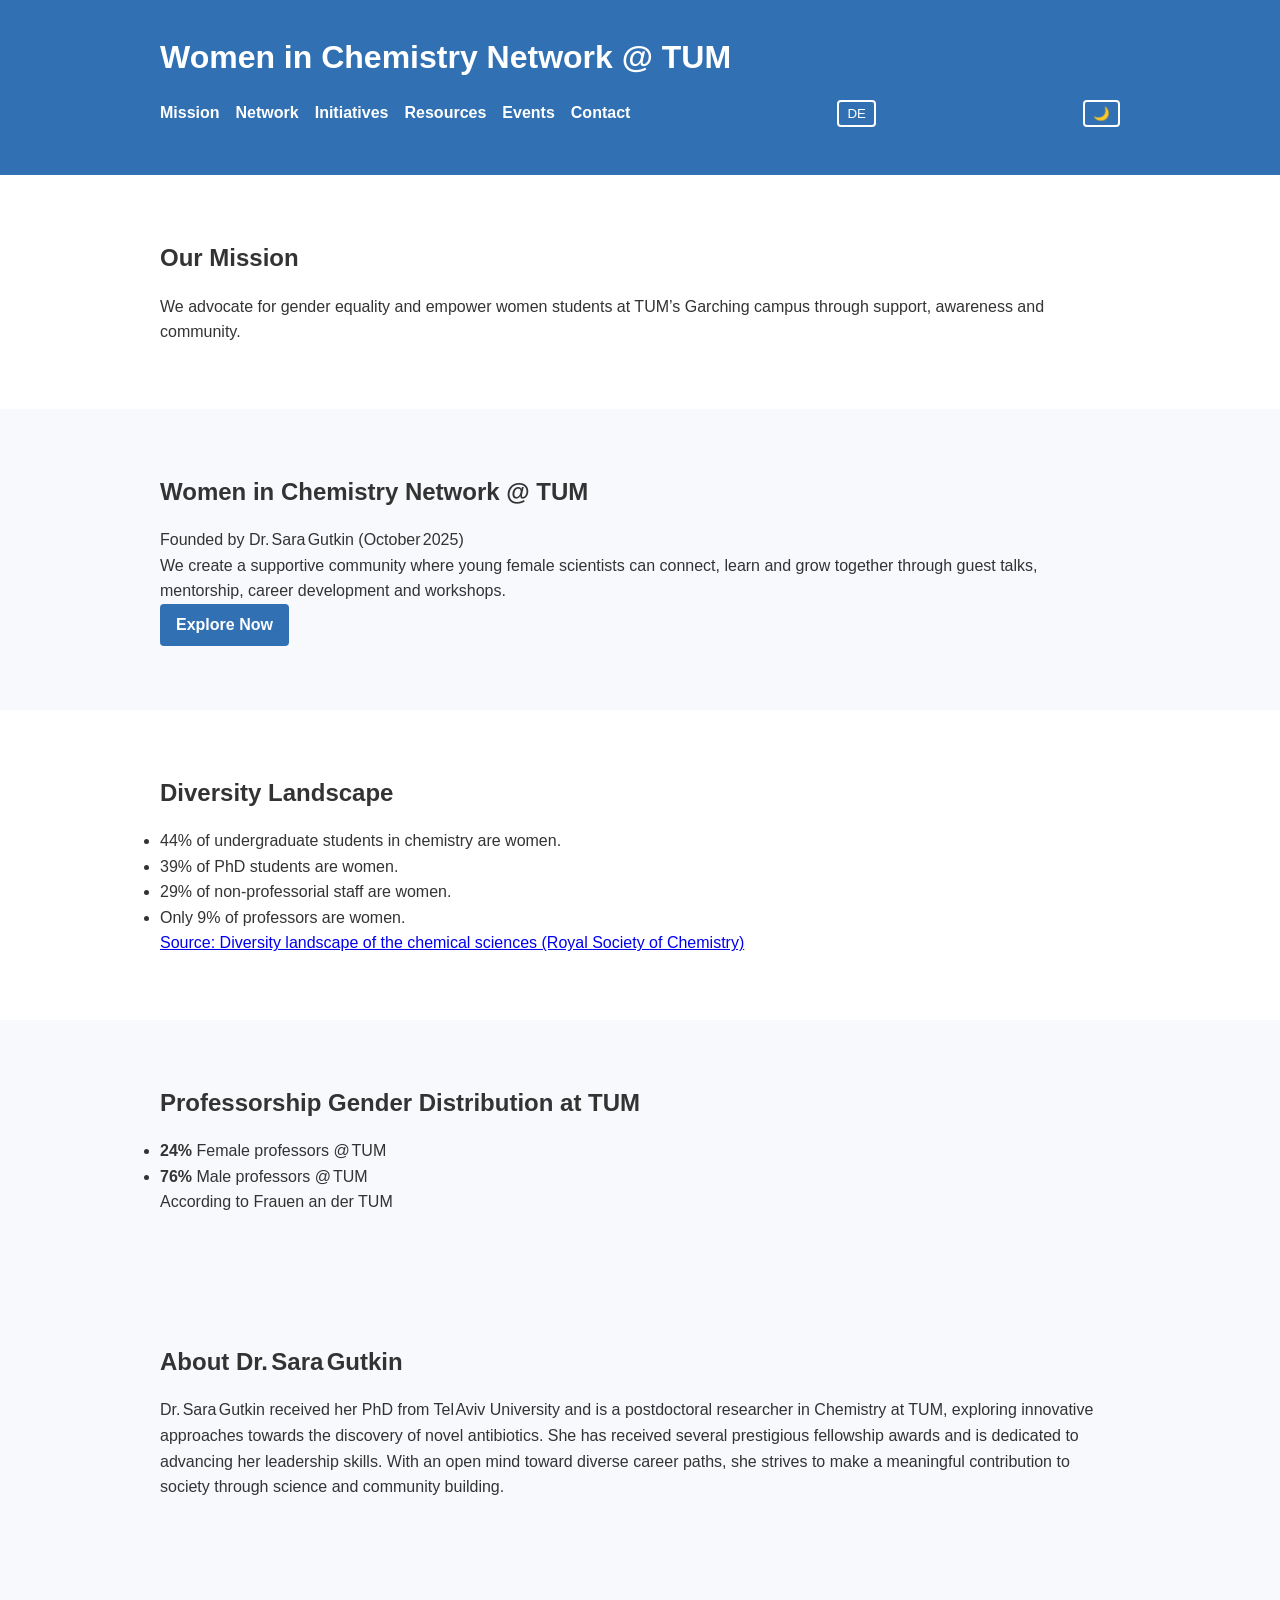
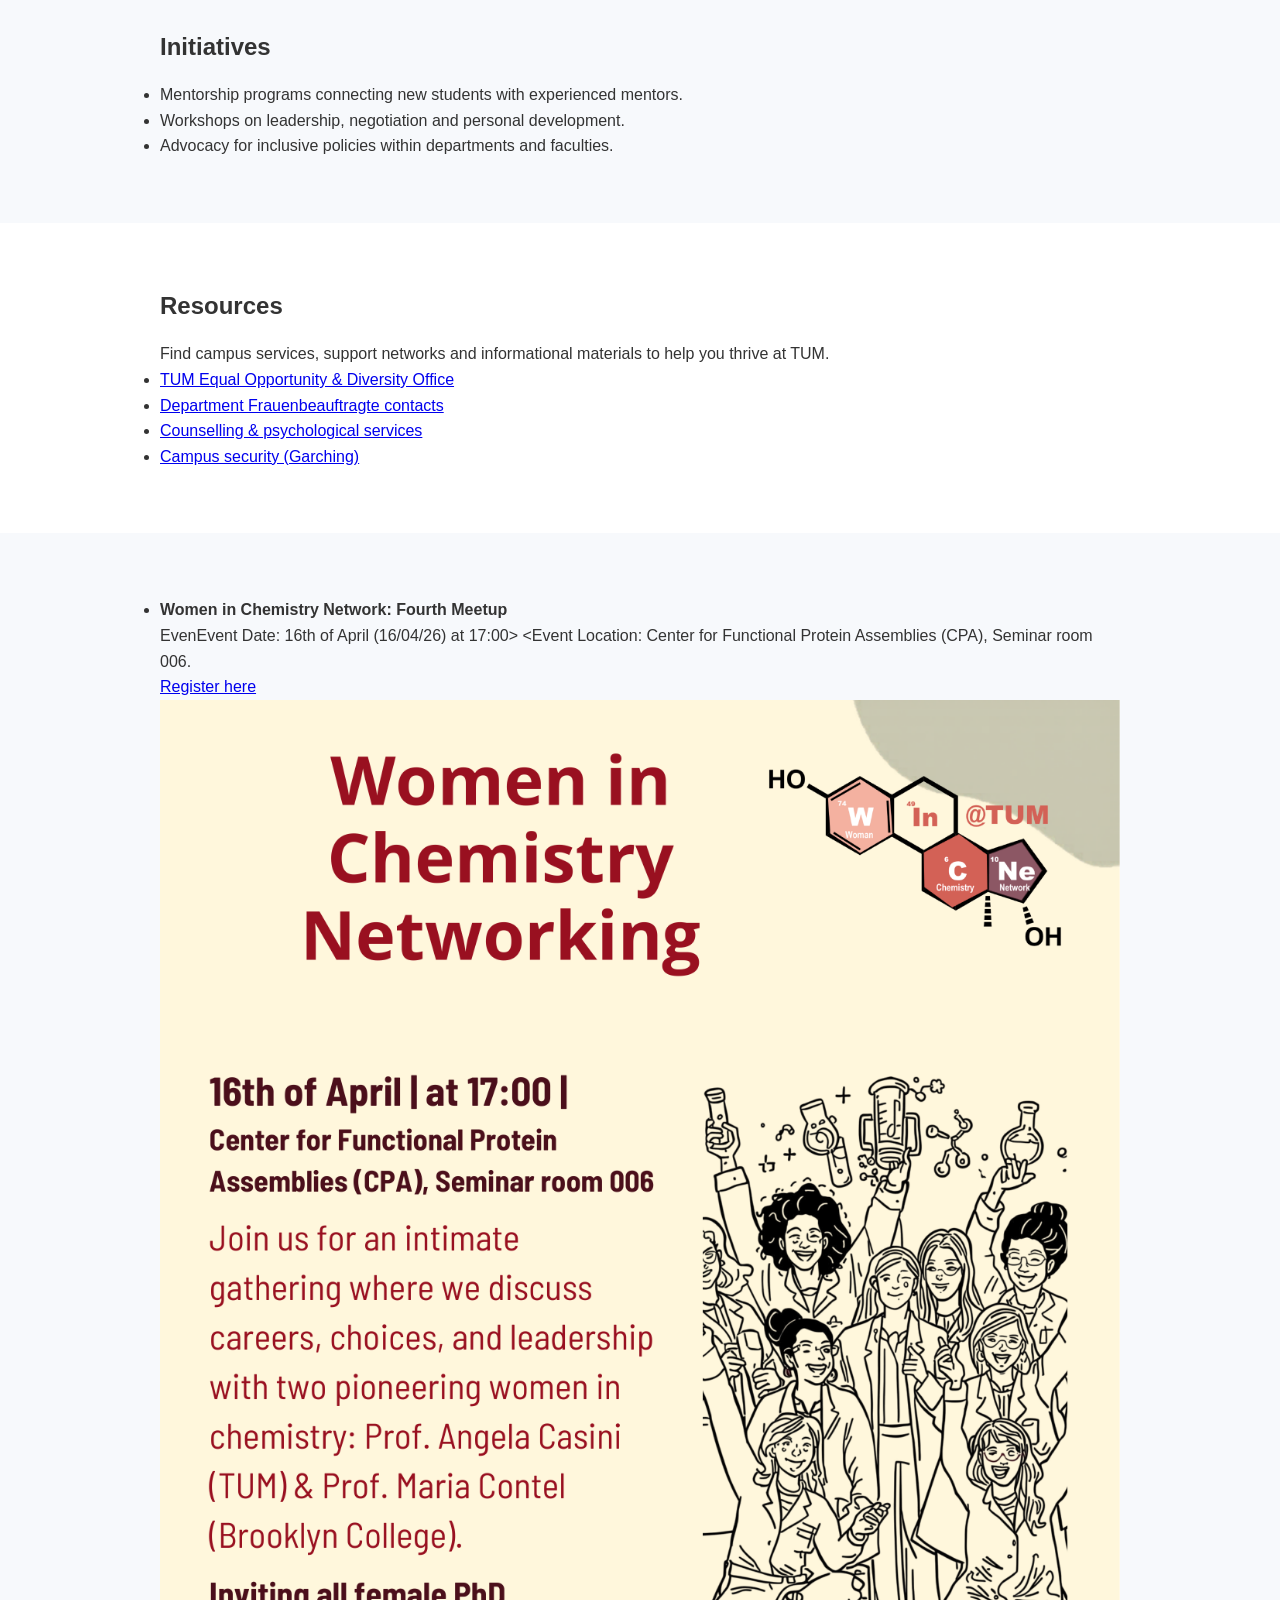
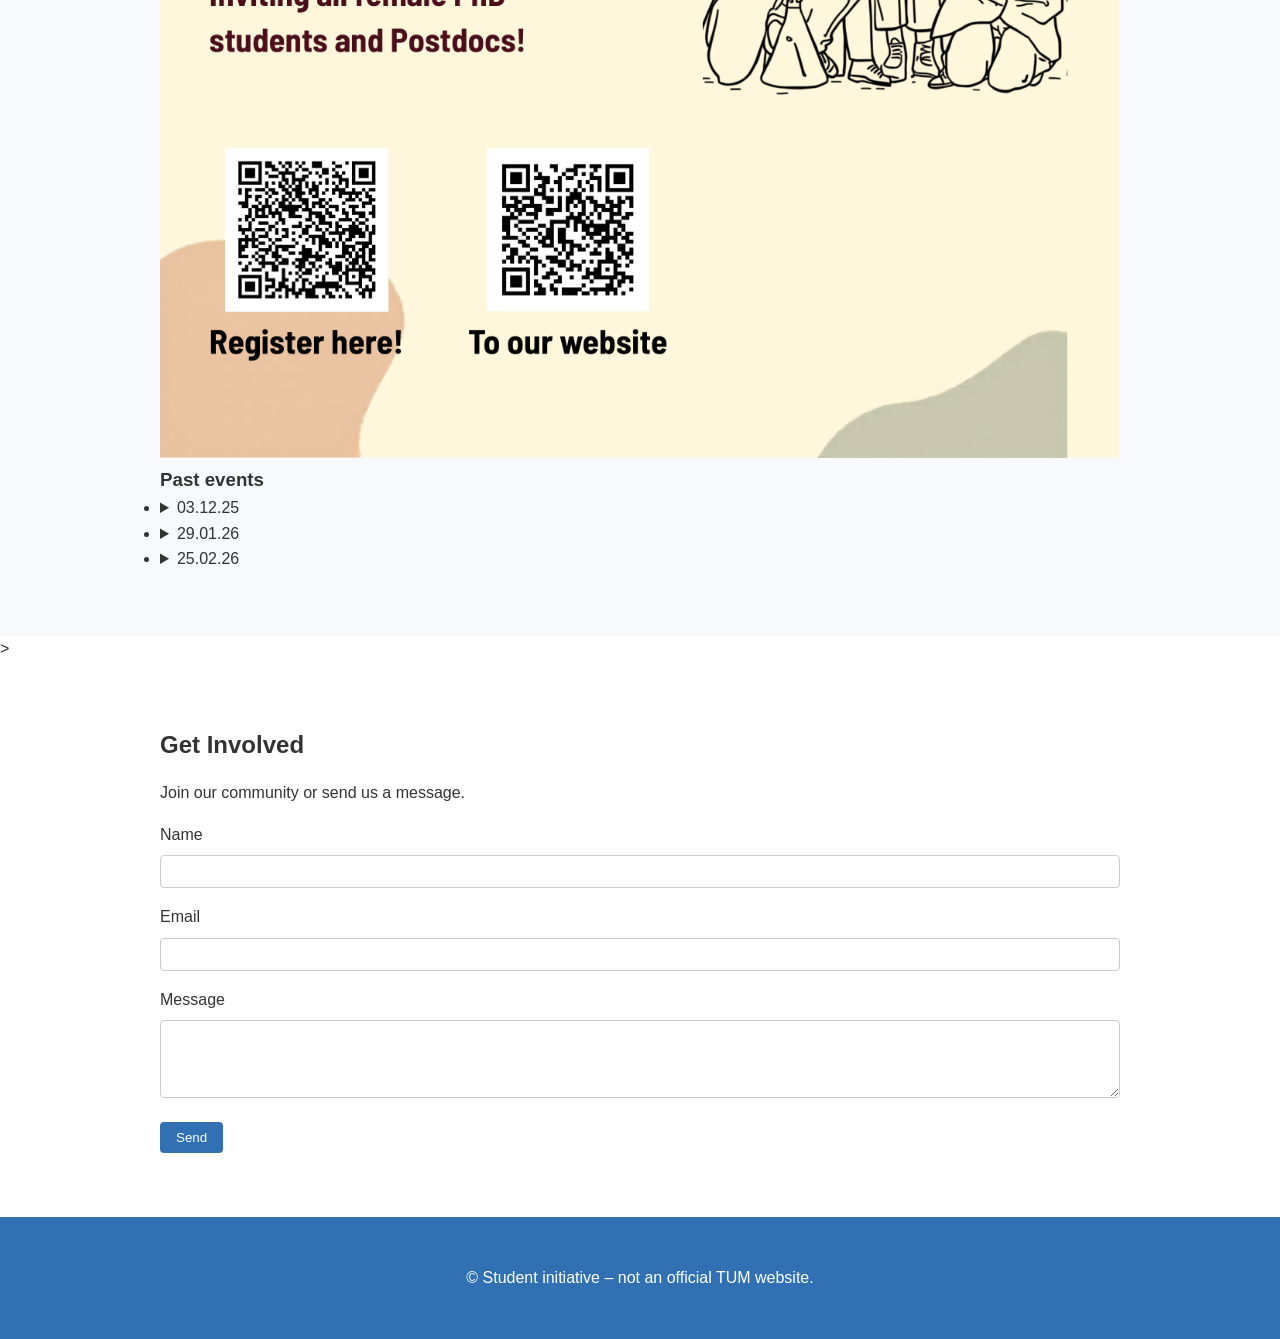
==== commit 6de02300: "Update event title to Fourth Meetup in index.html" ====
--- a/index.html
+++ b/index.html
@@ -114,7 +114,7 @@
       <div class="container">
       <ul>
         <li>
-          <strong data-i18n="event-meetup-title">Women in Chemistry Network: Third Meetup</strong><br>
+          <strong data-i18n="event-meetup-title">Women in Chemistry Network: Fourth Meetup</strong><br>
           <span data-i18n="event-meetup-date">EvenEvent Date: 16th of April (16/04/26) at 17:00>
             <<span data-i18n="event-meetup-location">Event Location: Center for Functional Protein Assemblies (CPA), Seminar room 006.</span><br>
           
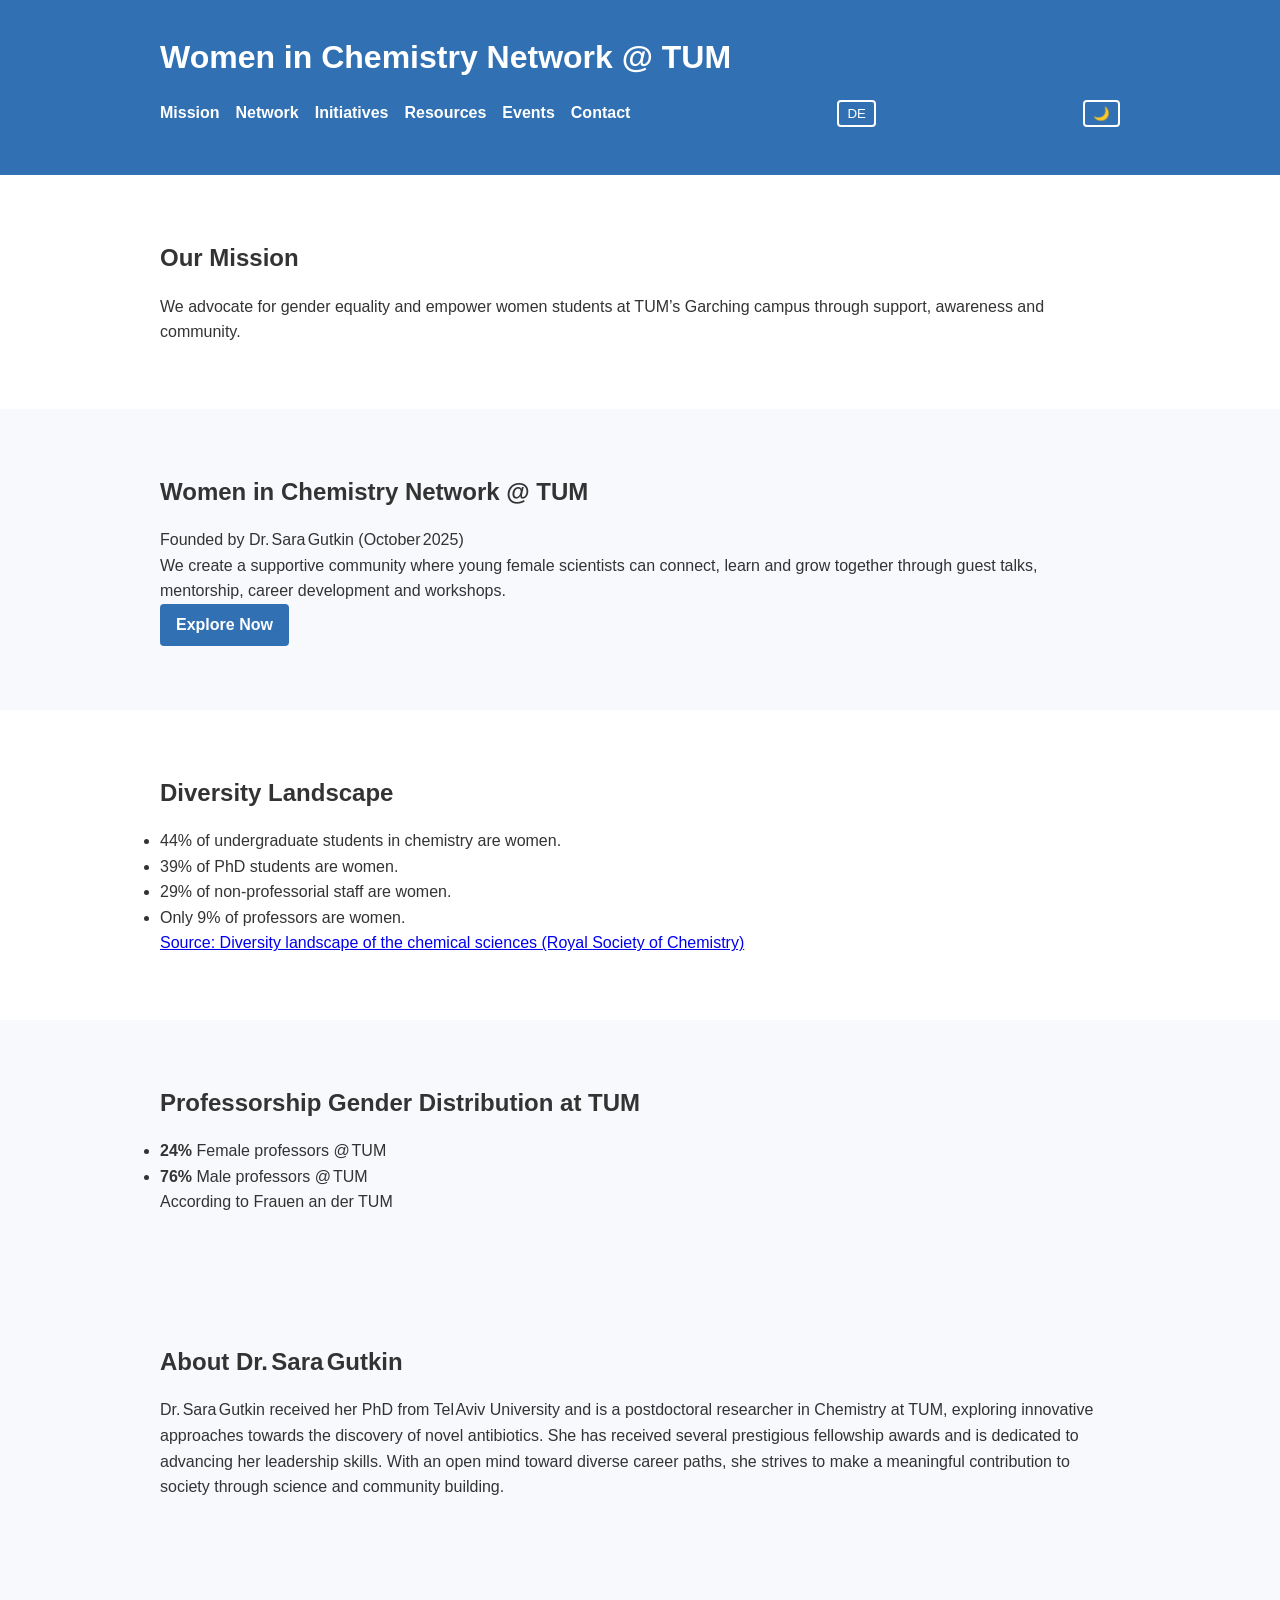
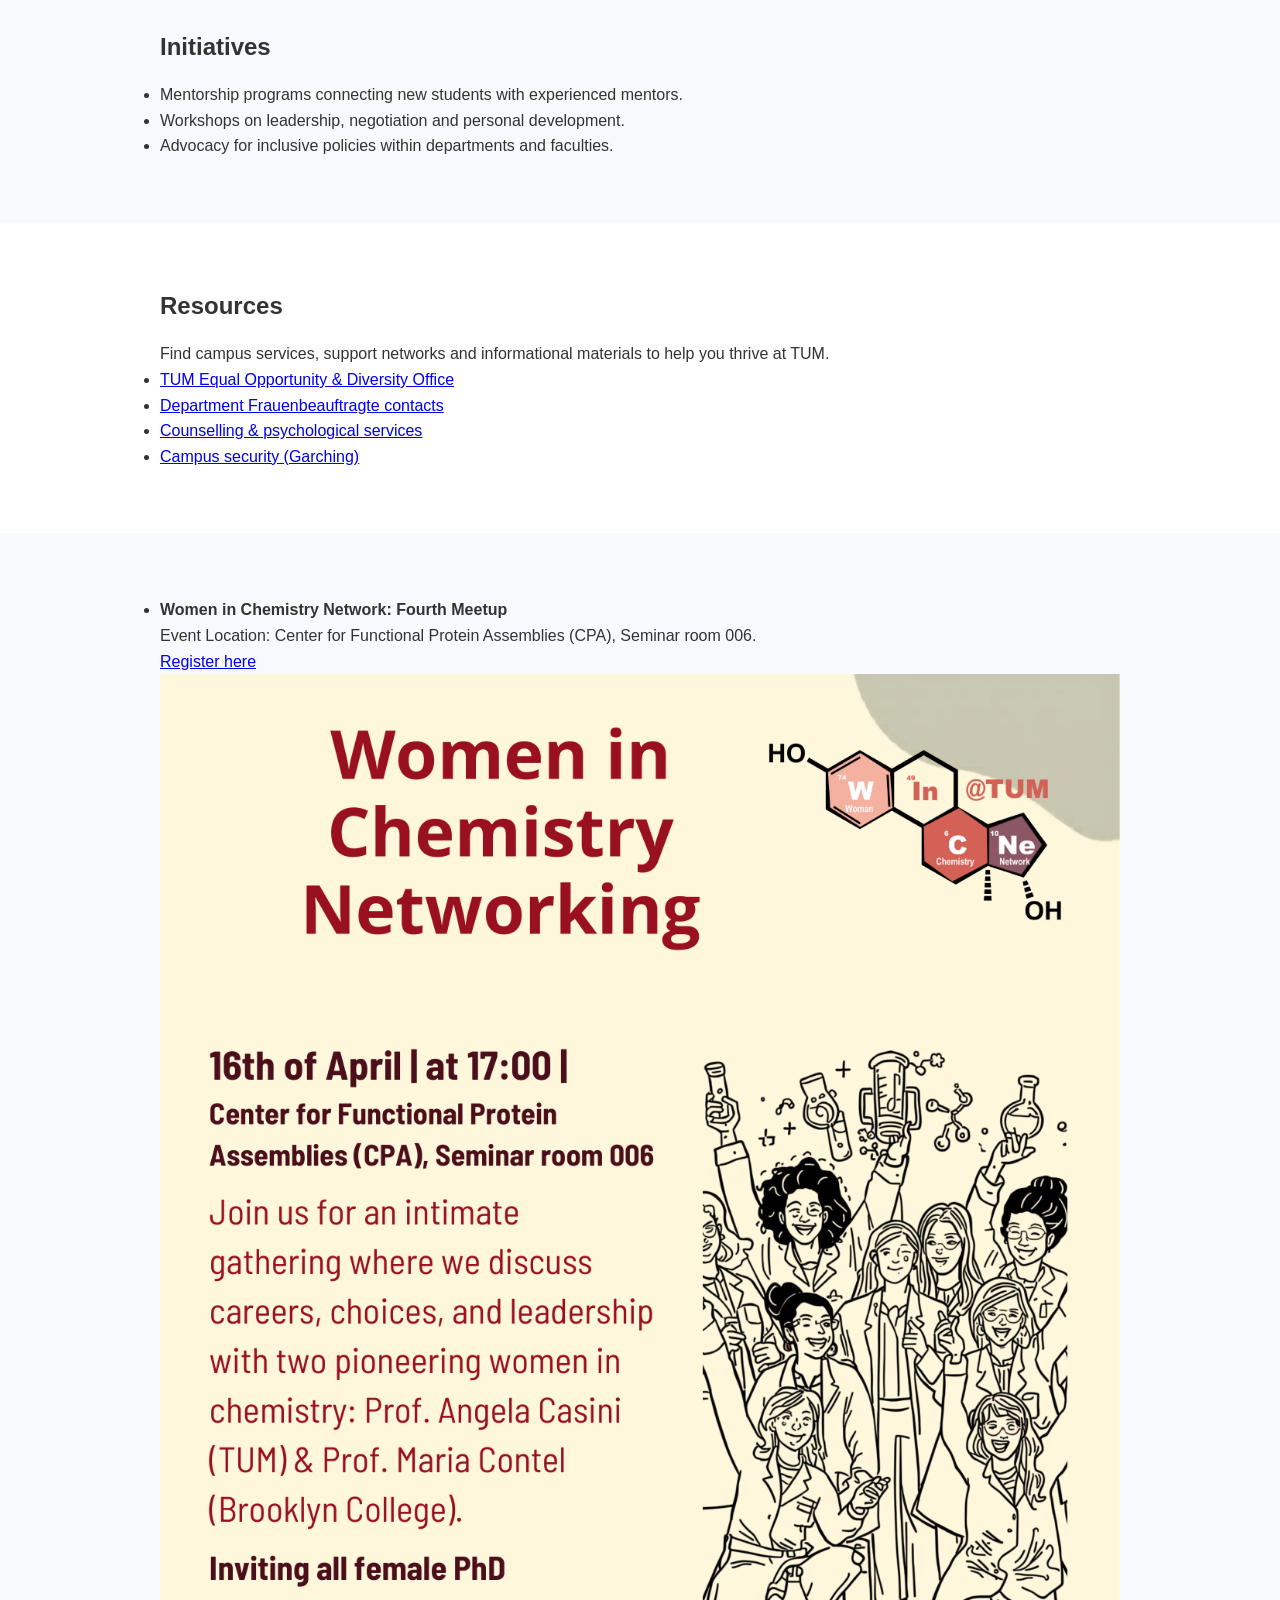
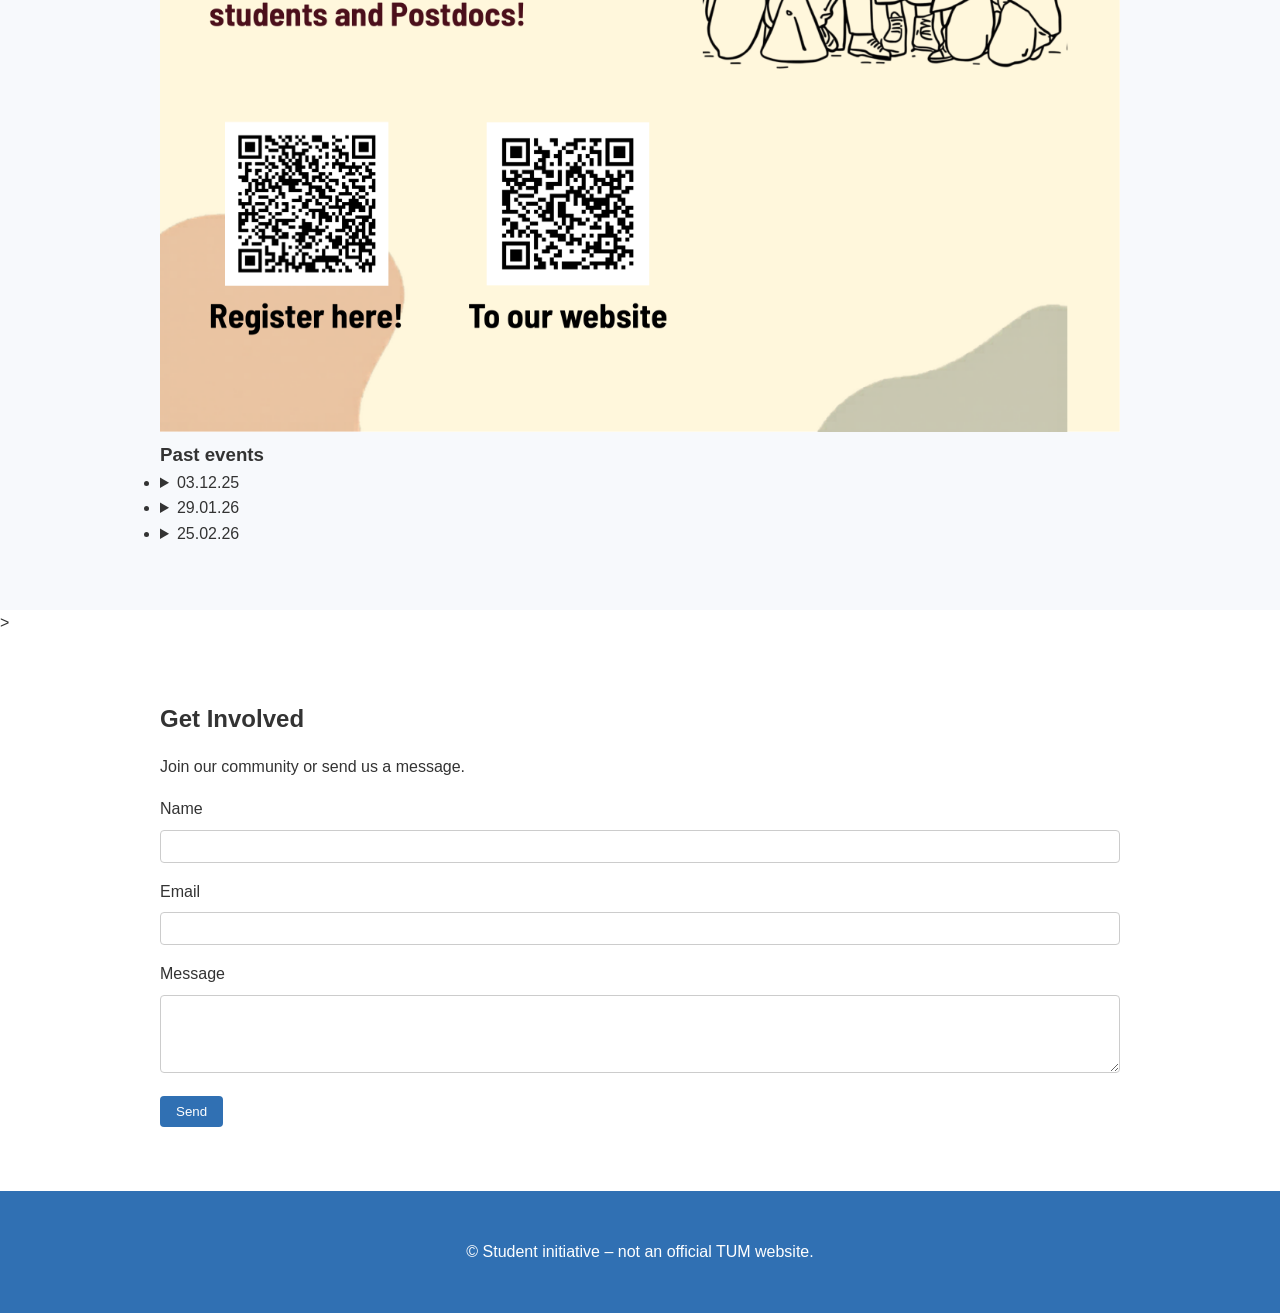
==== commit 9f14aa6b: "Fix event date and location line in events section" ====
--- a/index.html
+++ b/index.html
@@ -115,7 +115,7 @@
       <ul>
         <li>
           <strong data-i18n="event-meetup-title">Women in Chemistry Network: Fourth Meetup</strong><br>
-          <span data-i18n="event-meetup-date">EvenEvent Date: 16th of April (16/04/26) at 17:00>
+          <span data-i18n="eEvent Date: 16th of April (16/04/26) at 17:00
             <<span data-i18n="event-meetup-location">Event Location: Center for Functional Protein Assemblies (CPA), Seminar room 006.</span><br>
           
           <!-- Updated form link for new registration form -->
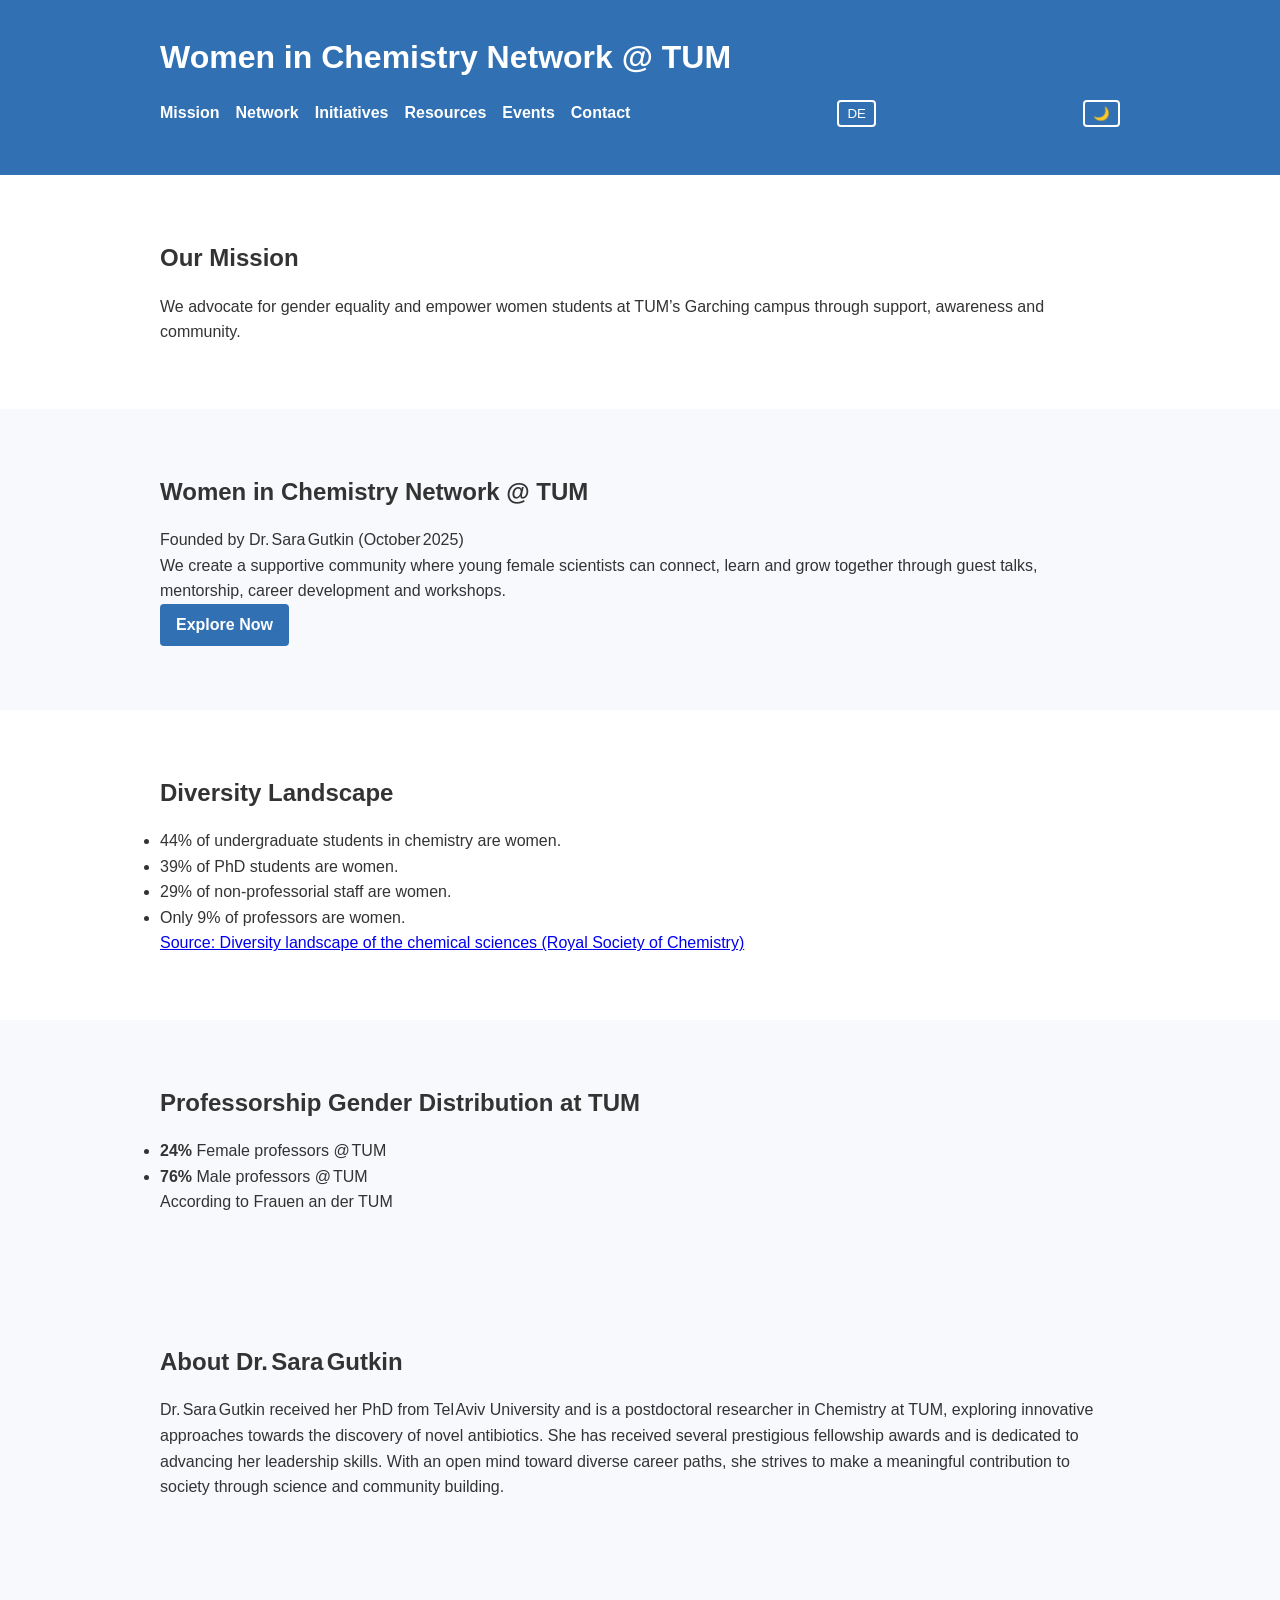
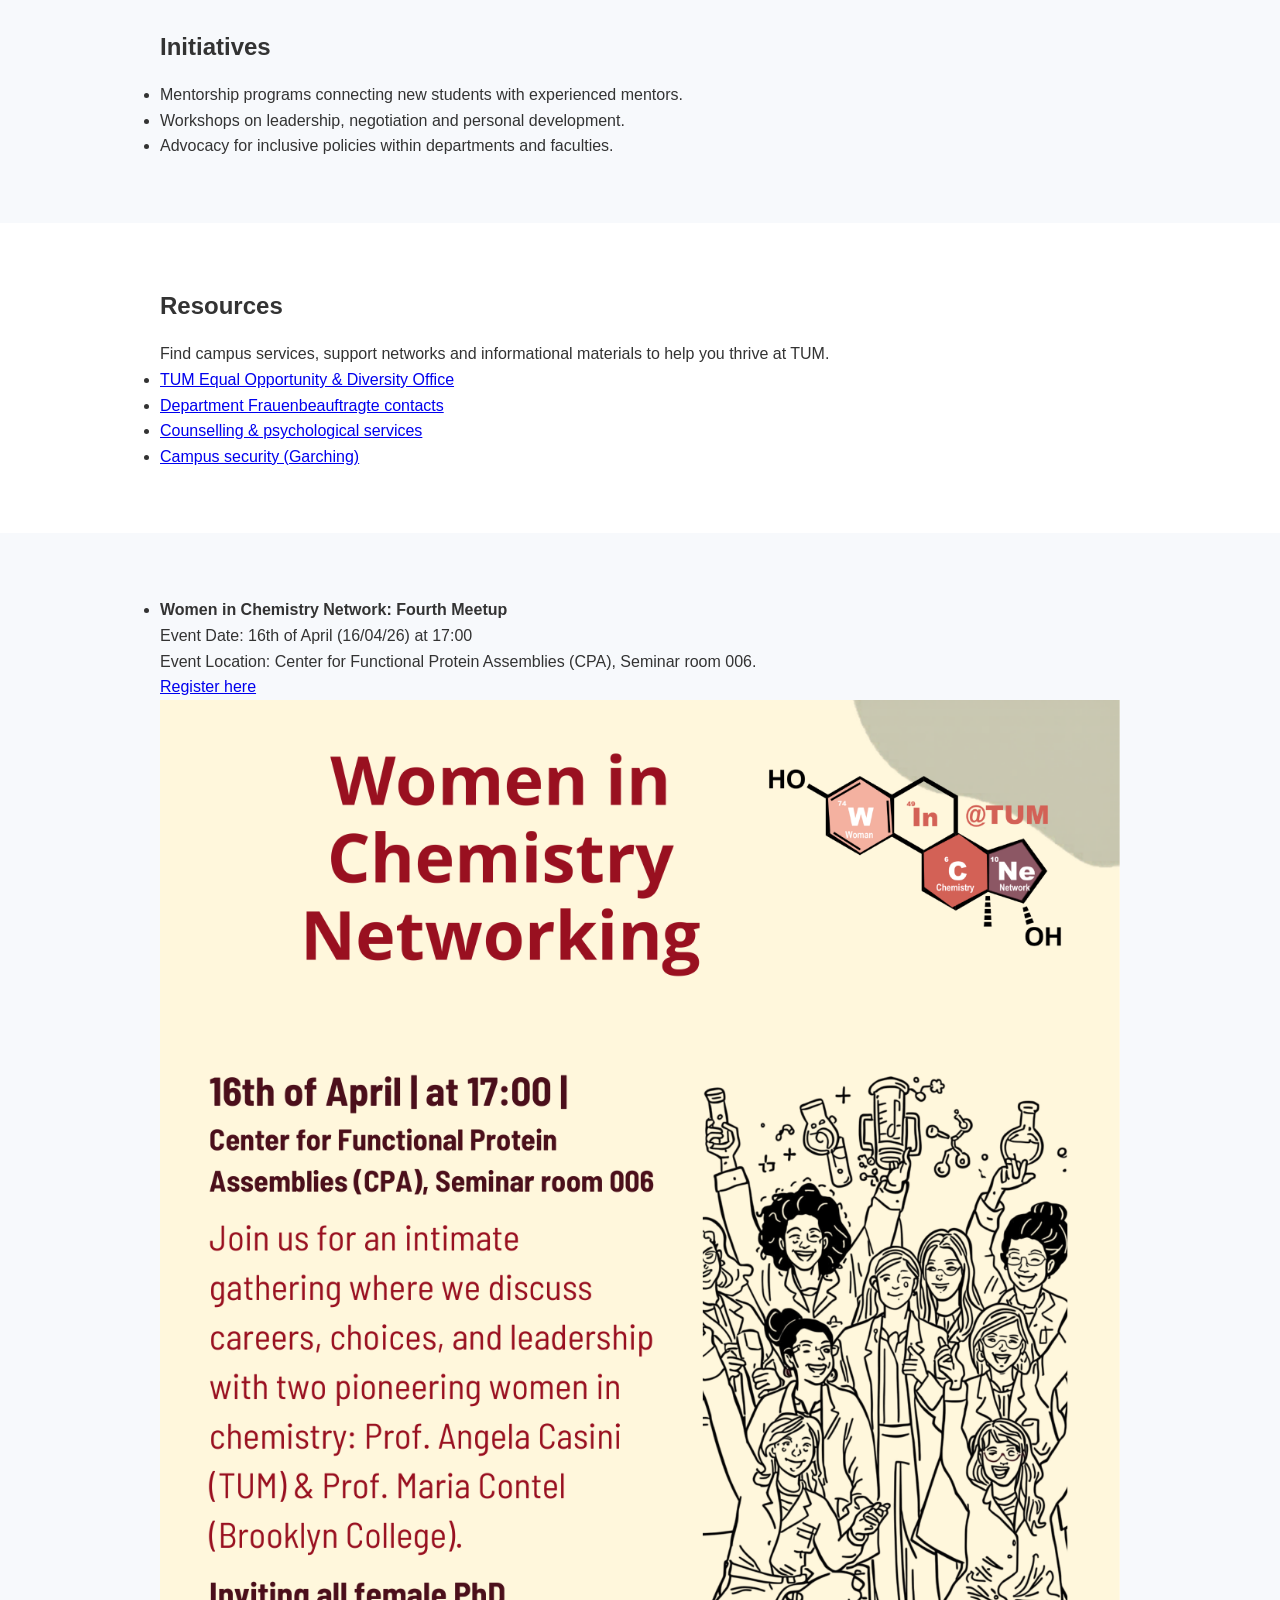
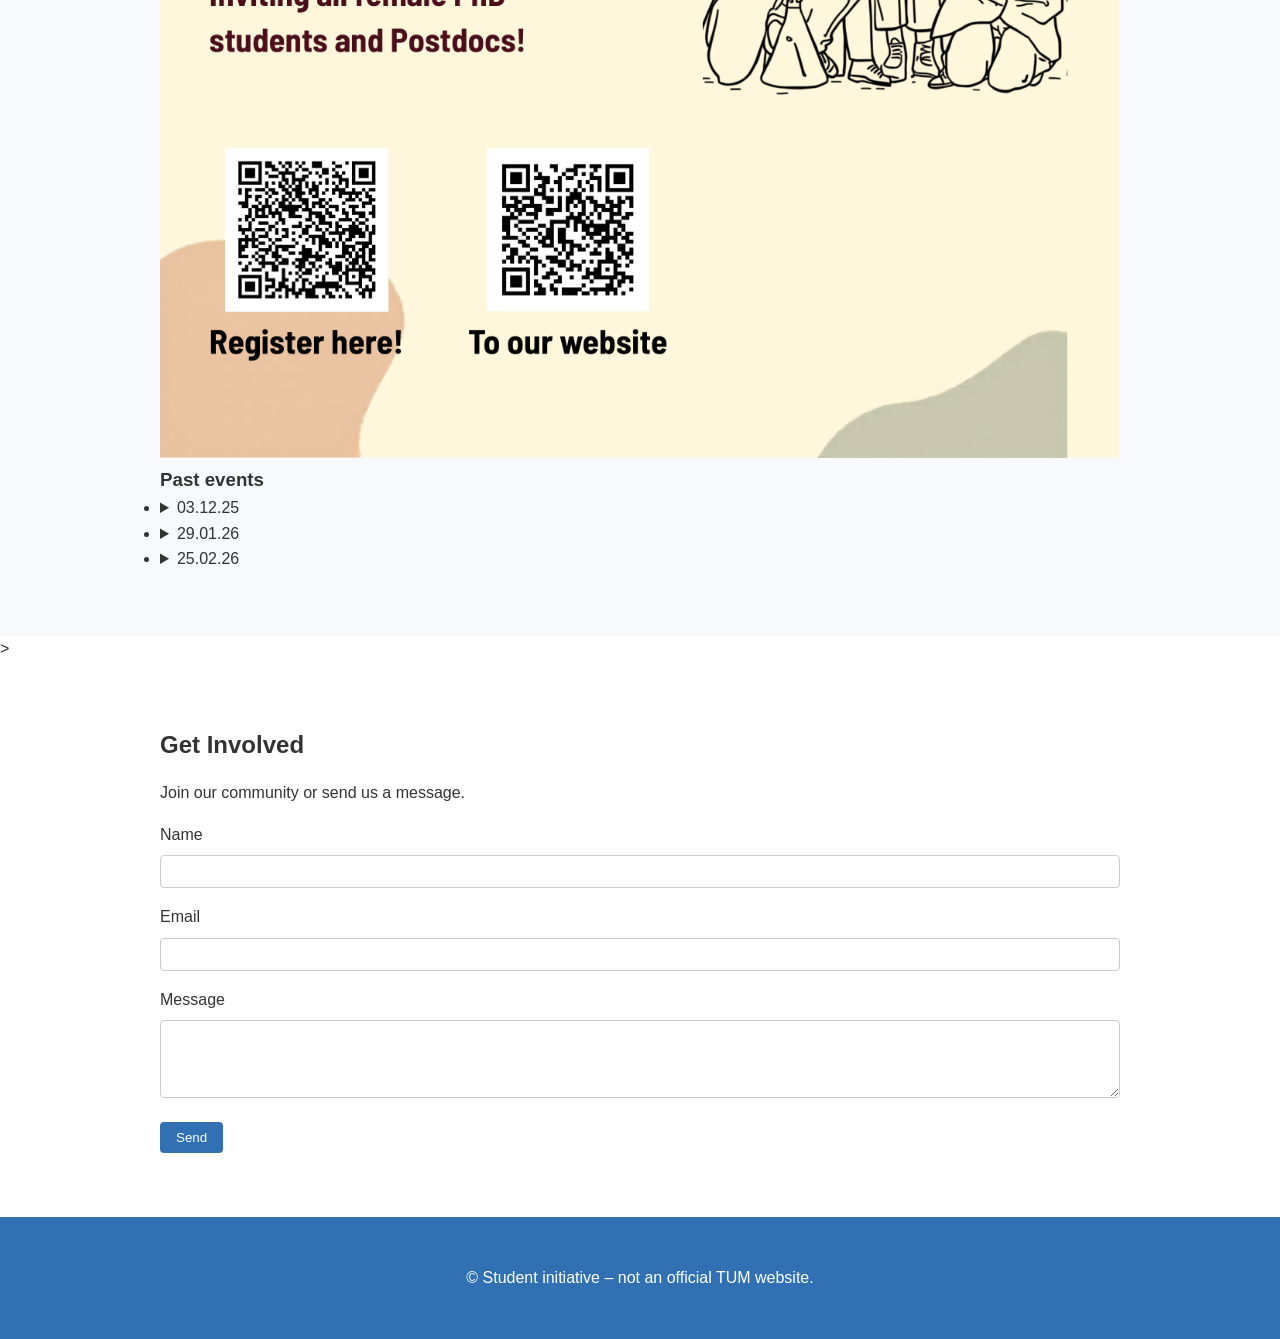
==== commit 7db3d7cf: "Fix event date line and event location markup in events section" ====
--- a/index.html
+++ b/index.html
@@ -115,8 +115,8 @@
       <ul>
         <li>
           <strong data-i18n="event-meetup-title">Women in Chemistry Network: Fourth Meetup</strong><br>
-          <span data-i18n="eEvent Date: 16th of April (16/04/26) at 17:00
-            <<span data-i18n="event-meetup-location">Event Location: Center for Functional Protein Assemblies (CPA), Seminar room 006.</span><br>
+          <span data-i18n="event-meetup-date">Event Date: 16th of April (16/04/26) at 17:00</span><br>
+          <span data-i18n="event-meetup-location">Event Location: Center for Functional Protein Assemblies (CPA), Seminar room 006.</span><br>
           
           <!-- Updated form link for new registration form -->
           <a href="https://docs.google.com/forms/d/e/1FAIpQLSdT4RS7O_3T1hXZ2koEHGen9QnlbZm_PPv3bDQqYDJwnZF31w/viewform?usp=publish-editor" target="_blank" data-i18n="event-meetup-register">Register here</a><br>
